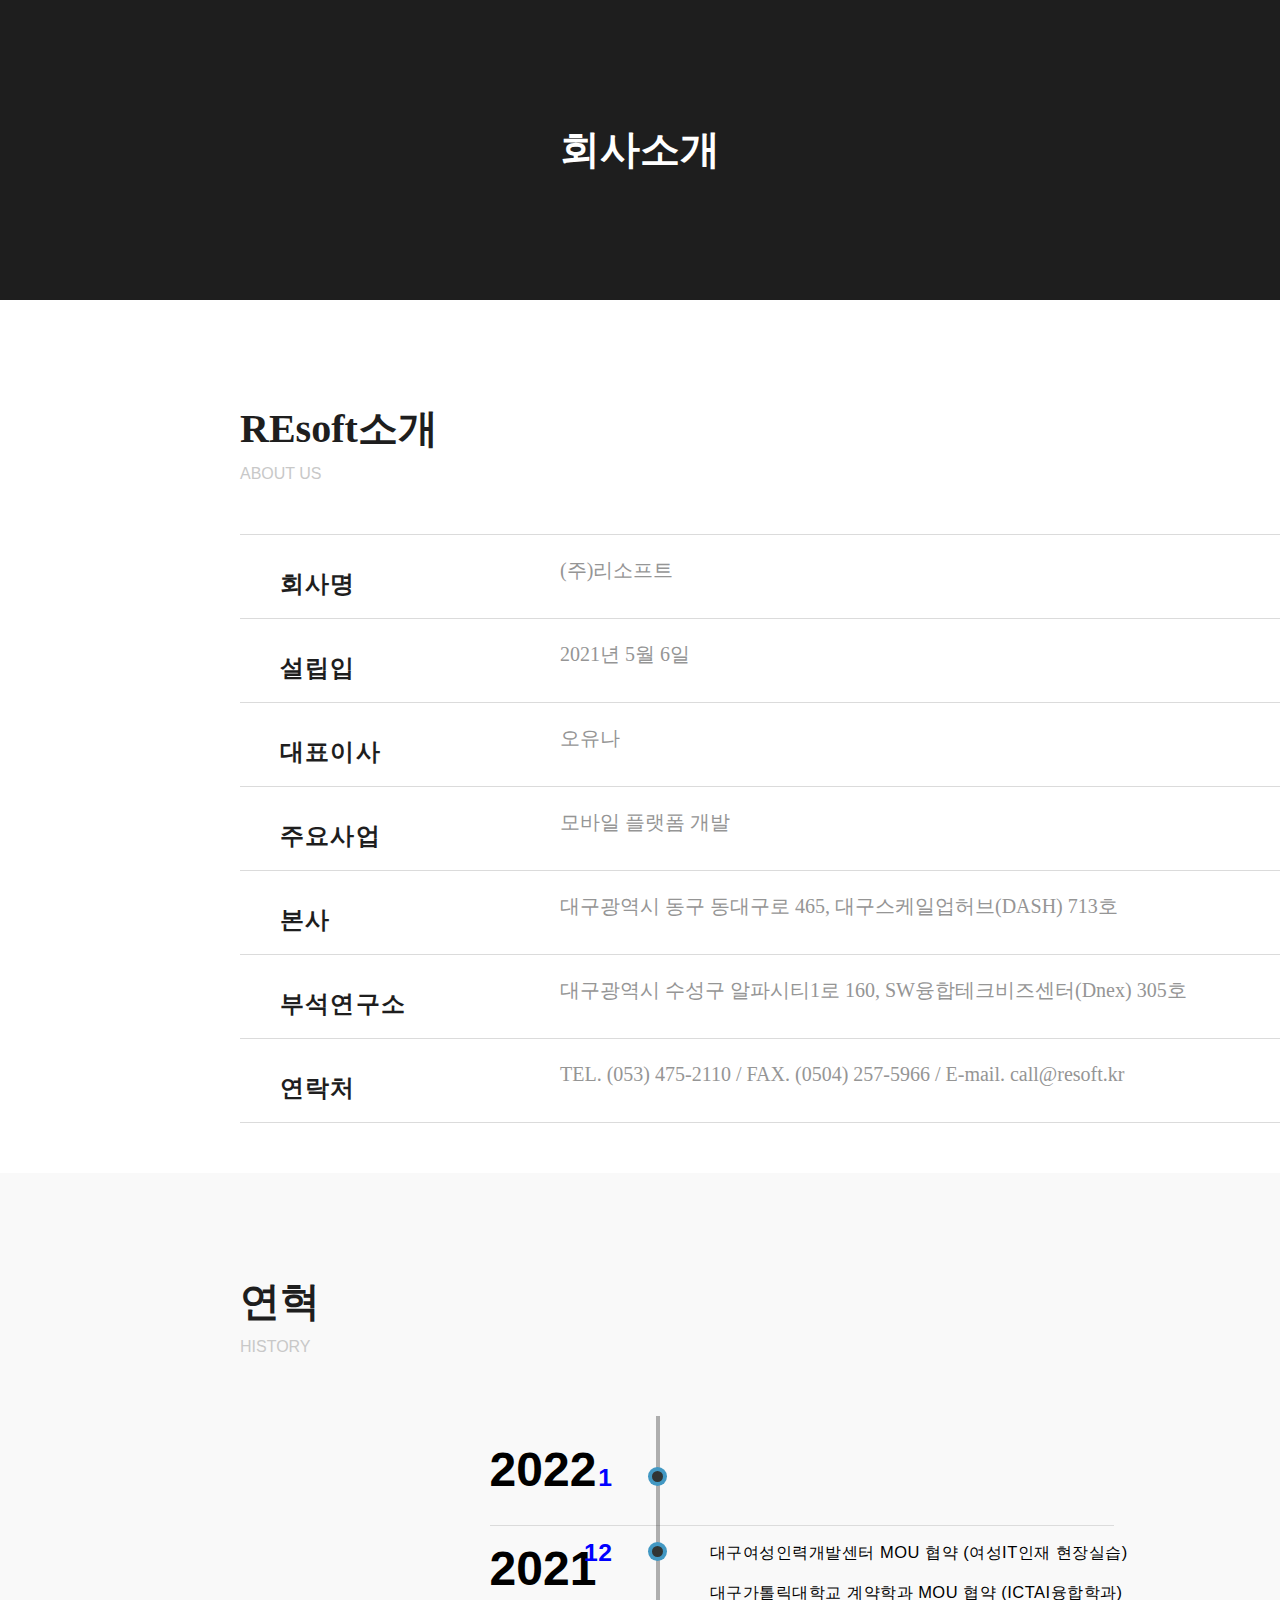
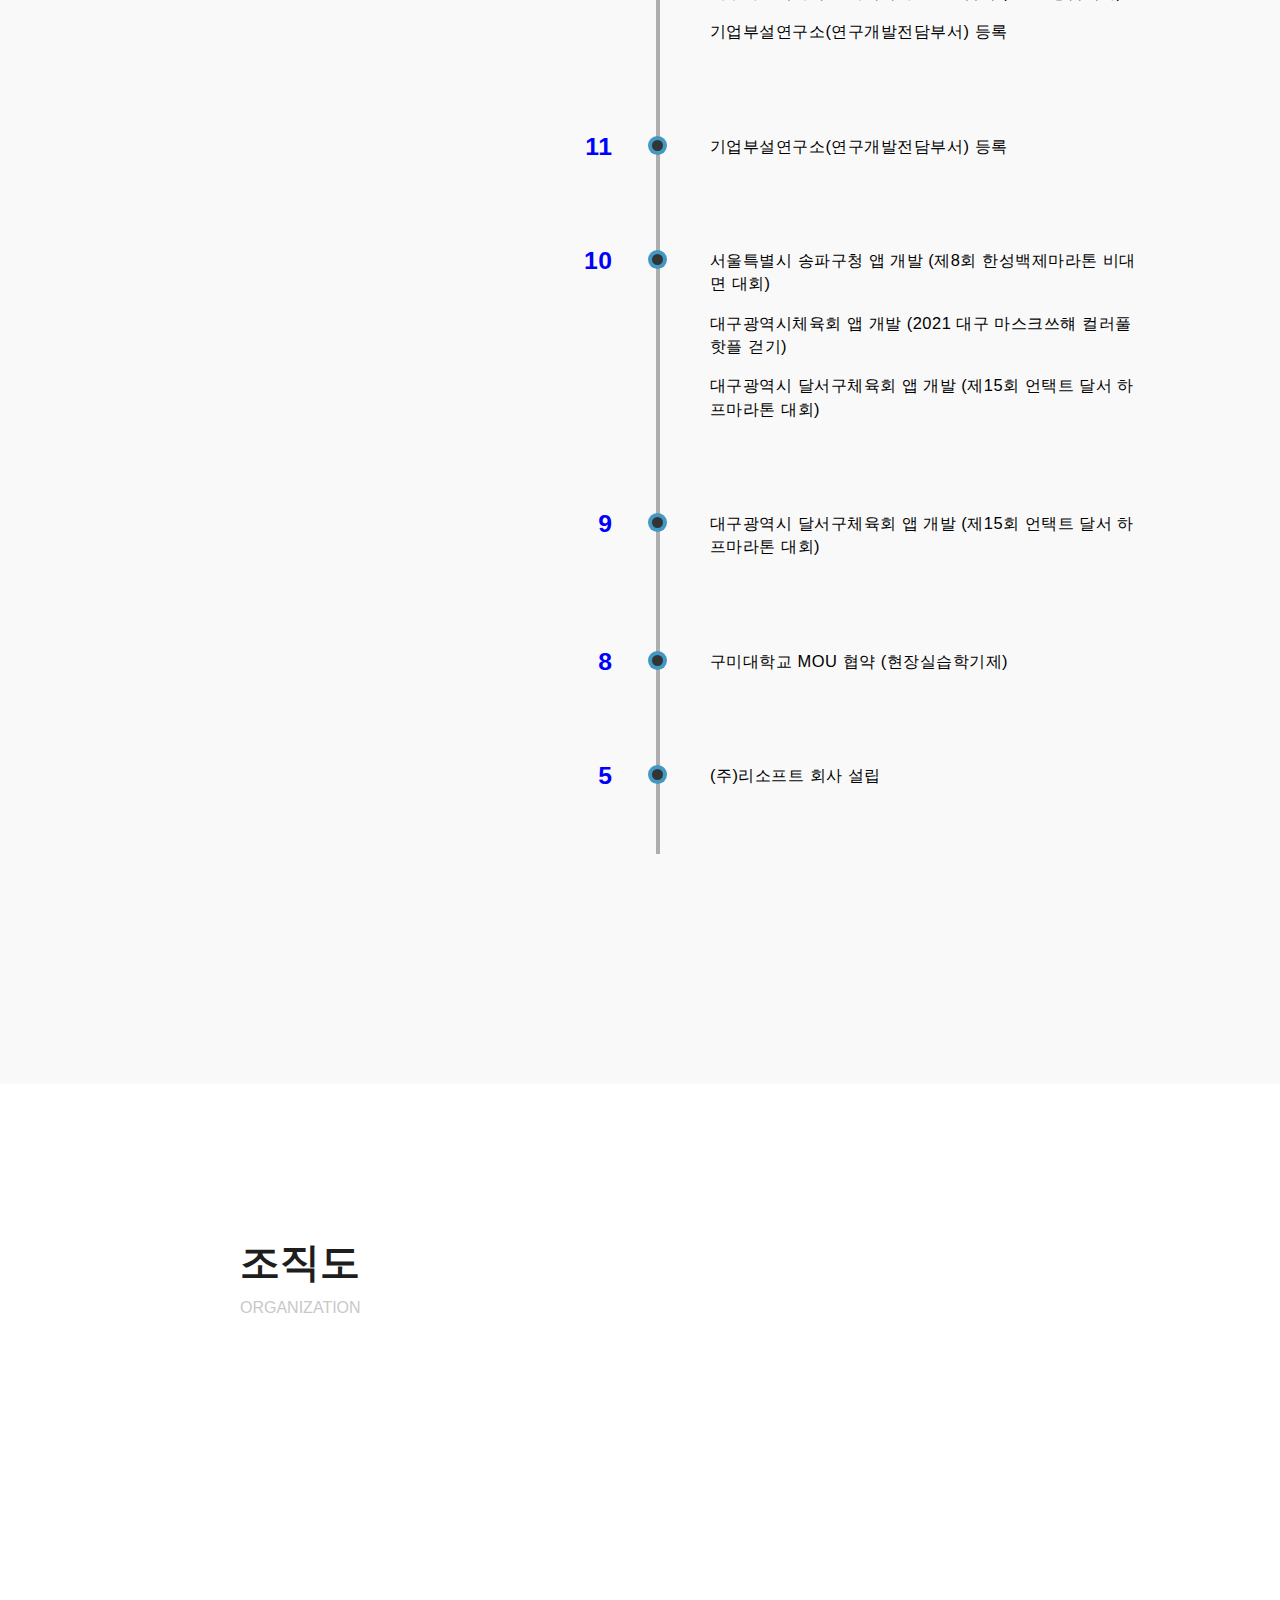
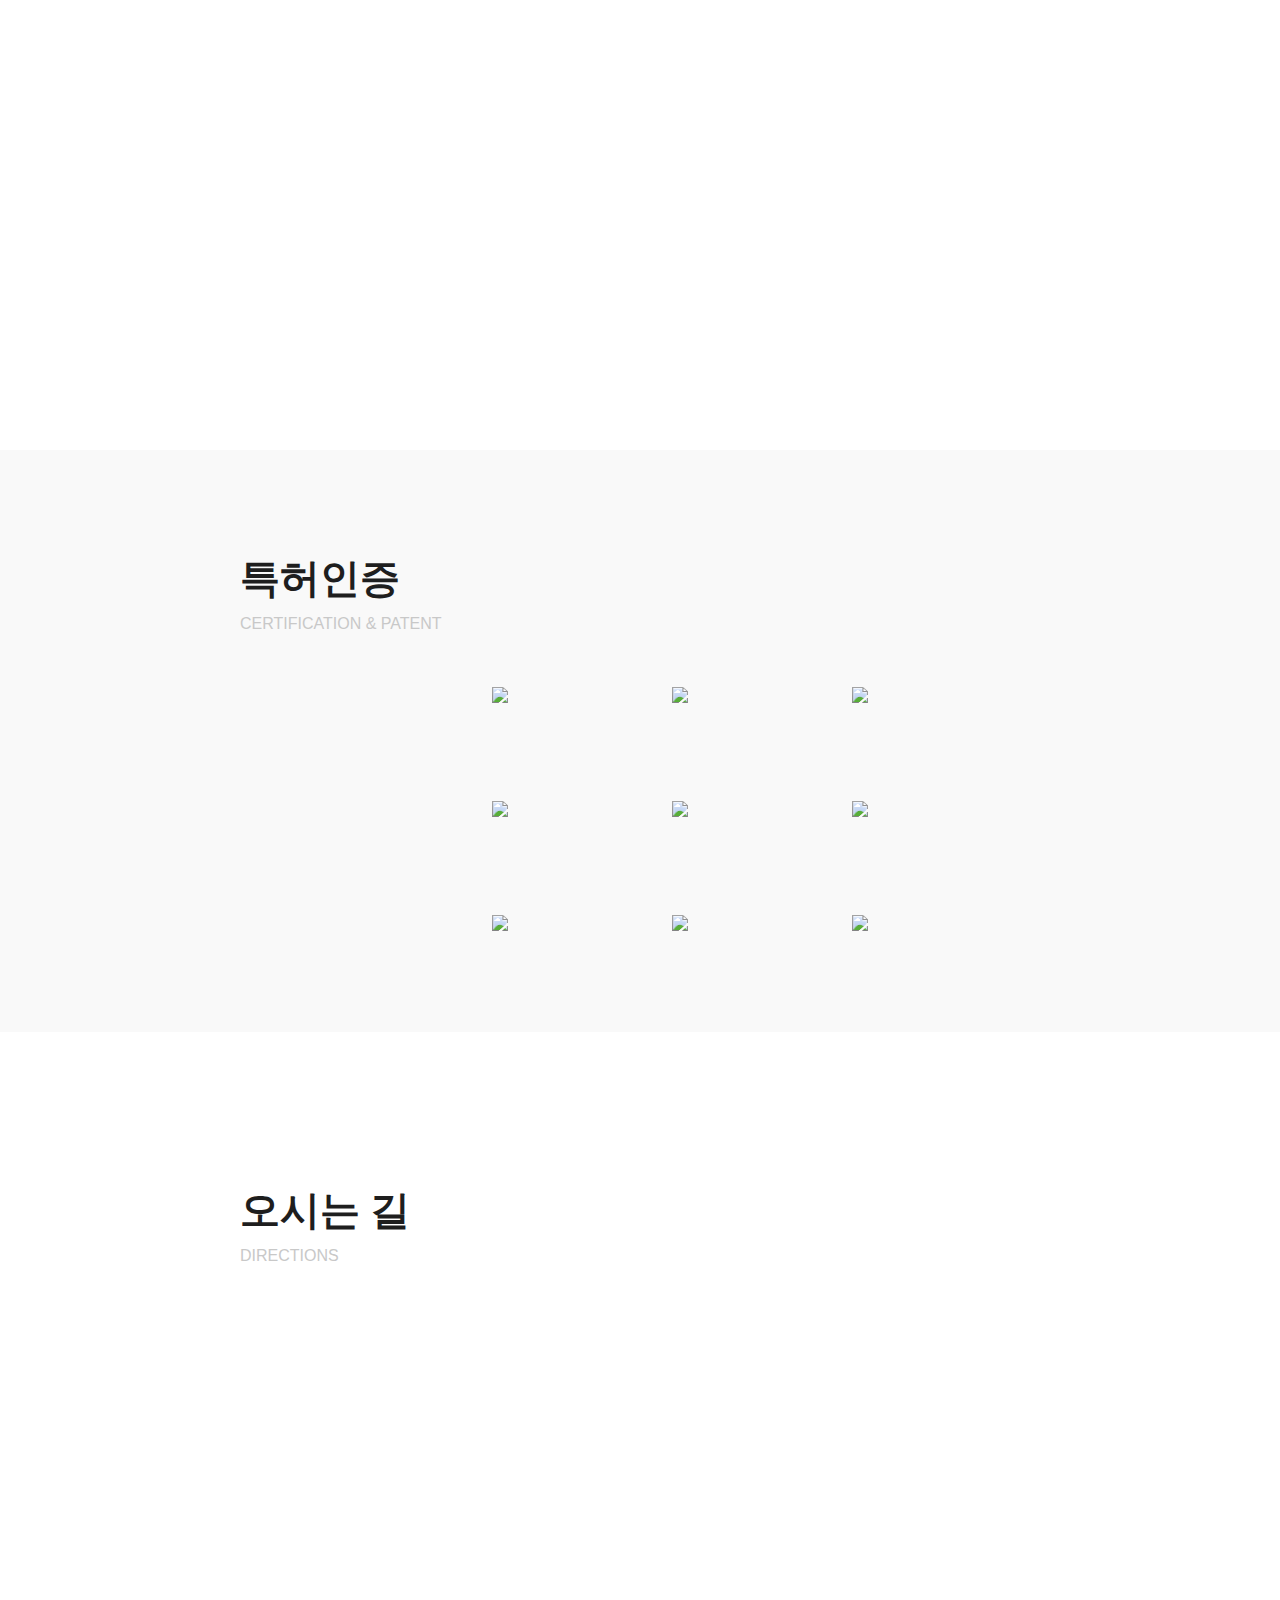
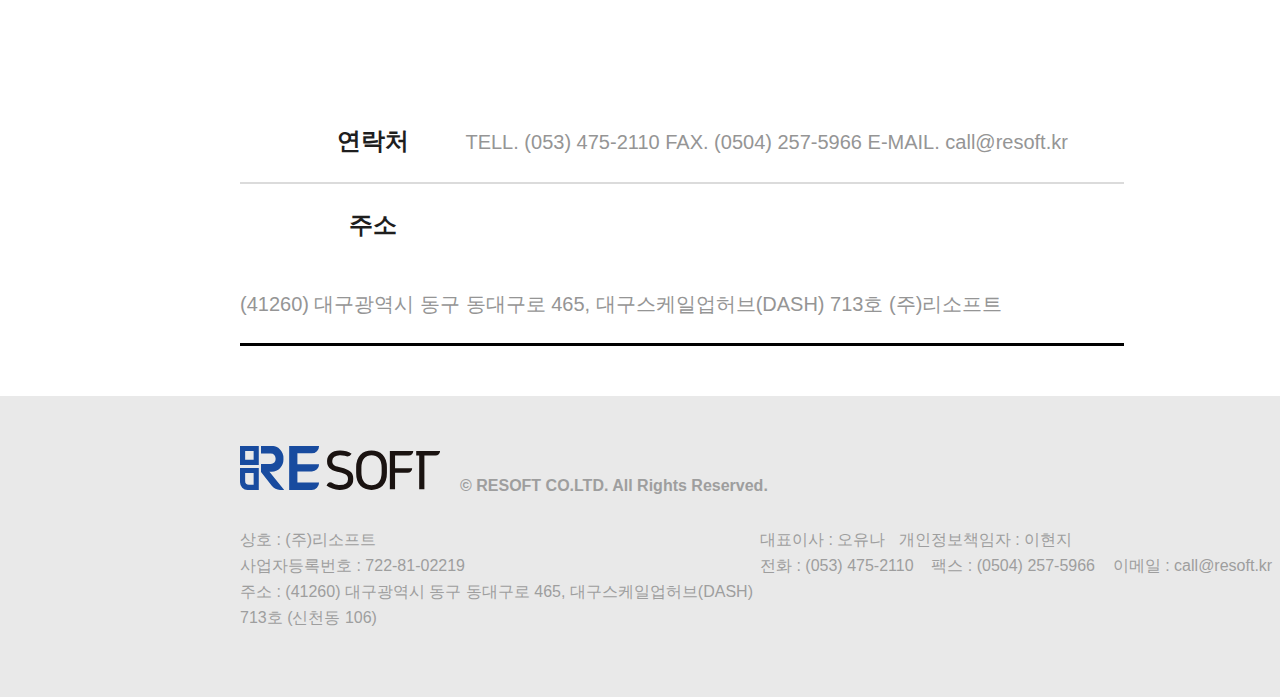
==== 02/introduce.html @ 98cf70bd "Merge pull request #11 from Ak-mong/main" ====
<!DOCTYPE html>
<html lang="en">
<head>
    <meta charset="UTF-8">
    <meta http-equiv="X-UA-Compatible" content="IE=edge">
    <meta name="viewport" content="width=device-width, initial-scale=1.0">
    <link rel="stylesheet" href="./css/introduce.css">
    <link rel="stylesheet" href="./css/footer.css">
    
    <title>회사소개</title>
    <style>
     /* div{background-color: darkgray;} */
    </style>
</head>
<body>
    <div id="header">
       <p>회사소개</p>
    </div>
    <!-- resoft 소개 -->
    <section>
        <div class="section">
        <div class="intro-title">
          <p>REsoft소개</p>
          <p>ABOUT US</p>
        </div>
        <div id="intro-info-wrap">
          <div class="intro-info">
            <p>회사명</p><p>(주)리소프트</p>
          </div>
          <div class="intro-info">
            <p>설립입</p><p>2021년 5월 6일</p>
          </div>
            <div class="intro-info">
            <p>대표이사</p><p>오유나</p>
          </div>
            <div class="intro-info">
            <p>주요사업</p><p>모바일 플랫폼 개발</p>
          </div>
            <div class="intro-info">
            <p>본사</p><p>대구광역시 동구 동대구로 465, 대구스케일업허브(DASH) 713호</p>
          </div>
            <div class="intro-info">
            <p>부석연구소</p><p>대구광역시 수성구 알파시티1로 160, SW융합테크비즈센터(Dnex) 305호</p>
          </div>
            <div class="intro-info">
            <p>연락처</p><p>TEL. (053) 475-2110 / FAX. (0504) 257-5966 / E-mail. call@resoft.kr</p>
          </div>
        </div>
    </div>
    </section>
    <!-- 연혁 -->
    <section>
        <div class="section">
        <div id="history-resoft">
        <div class="intro-title">
            <p>연혁</p>
            <p>HISTORY</p>
        </div> 
        <div id="history-wrap">
        <div><p>2022</p>
          <hr>
            <p>2021</p></div>
        <div id="history-index">
            <ul class="timeline">
              <li class="event" data-date="1">
              </li>  
              <li class="event" data-date="12">            
                <p>대구여성인력개발센터 MOU 협약 (여성IT인재 현장실습)</p>
                <p>대구가톨릭대학교 계약학과 MOU 협약 (ICTAI융합학과)</p>
                <p>기업부설연구소(연구개발전담부서) 등록</p>
              </li>
              <li class="event" data-date="11">            
                <p>기업부설연구소(연구개발전담부서) 등록</p>    
              </li>
              <li class="event" data-date="10">            
                <p>서울특별시 송파구청 앱 개발 (제8회 한성백제마라톤 비대면 대회)</p>    
                <p>대구광역시체육회 앱 개발 (2021 대구 마스크쓰햬 컬러풀 핫플 걷기)</p>    
                <p>대구광역시 달서구체육회 앱 개발 (제15회 언택트 달서 하프마라톤 대회)</p>    
              </li>
              <li class="event" data-date="9">            
                <p>대구광역시 달서구체육회 앱 개발 (제15회 언택트 달서 하프마라톤 대회)</p>    
              </li>
              <li class="event" data-date="8">            
                <p>구미대학교 MOU 협약 (현장실습학기제)</p>    
              </li>
              <li class="event" data-date="5">            
                <p>(주)리소프트 회사 설립</p>    
              </li>
            </ul>
        </div>
        </div>
          </div>
        </div>
    </section>
    <!-- 조직도 -->
    <section>
      <!-- <div class="section">
        <div class="intro-title">
          <p>조직도</p>
          <p>ORGANIZATION</p>
        </div>
        <div id="organiz"><img></div>
    </div> -->
    <details class="section" open>
      <summary class="intro-title">
        <p>조직도</p>
        <p>ORGANIZATION</p>
      </summary>
      <div id="organiz"></div>
    </details>
    </section>
    <!-- 특허인증 -->
    <section>
    <div class="section">
    <div class="intro-title">
        <p>특허인증</p>
        <p>CERTIFICATION&nbsp;&&nbsp;PATENT</p>
    </div>
    <div id="certifi-table">
    <table id="certifi3x3">
      <tr>
        <td><img src="./img/certification.png"></td>
        <td><img src="./img/certification.png"></td>
        <td><img src="./img/certification.png"></td>
      </tr>
      <tr>
        <td><img src="./img/certification.png"></td>
        <td><img src="./img/certification.png"></td>
        <td><img src="./img/certification.png"></td>
      </tr>
      <tr>
        <td><img src="./img/certification.png"></td>
        <td><img src="./img/certification.png"></td>
        <td><img src="./img/certification.png"></td>
      </tr>
    </table>
    <table id="certifi2x3">
      <tr>
        <td><img src="./img/certification.png"></td>
        <td><img src="./img/certification.png"></td>
      </tr>
      <tr>
        <td><img src="./img/certification.png"></td>
        <td><img src="./img/certification.png"></td>   
      </tr>
      <tr>
        <td><img src="./img/certification.png"></td>
        <td><img src="./img/certification.png"></td>  
      </tr>
    </table>
  </div>
</div>
    </section>
        
<!-- 오시는길 -->
    <section>
    <div class="section">
      <div class="intro-title">
      <p>오시는 길</p>
      <p>DIRECTIONS</p>
      </div>
      <div id="map-wrap">
        <div id="map"></div>
        <div id="map-info-wrap">
           <div class="map-info">
                <p>연락처</p>
                <p>TELL. (053) 475-2110 FAX. (0504) 257-5966 E-MAIL. call@resoft.kr</p>
           </div>
           <div class="map-info">
                <p>주소</p>
                <p>(41260) 대구광역시 동구 동대구로 465, 대구스케일업허브(DASH) 713호 (주)리소프트</p>
           </div>
       </div>
      </div>
    </div>
</div>
    </section>
    <footer>
      <div id="footer">
          <div class="footer-logo">
              <img src="./img/footer-logo.svg" alt="footer-logo"><p>© RESOFT CO.LTD. All Rights Reserved.</p>  
          </div>
          <div class="footer-wrap">
              <!-- <p class="footer-add">© RESOFT CO.LTD. All Rights Reserved.</p>   -->
              <p>
                  <span>상호 : (주)리소프트</span>
                  <br>
                  <span>사업자등록번호 : 722-81-02219</span>
                  <br>
                  <span>주소 : (41260) 대구광역시 동구 동대구로 465, 대구스케일업허브(DASH) 713호 (신천동 106)</span>
              </p>
              <p>
                  <span>대표이사 : 오유나</span>&nbsp;&nbsp;
                  <span>개인정보책임자 : 이현지</span>
                  <br/>
                  <span>전화 : (053) 475-2110</span>&nbsp;&nbsp;&nbsp; 
                  <span>팩스 : (0504) 257-5966</span>&nbsp;&nbsp;&nbsp;
                  <span>이메일 : call@resoft.kr</span>
              </p>
          </div>
      </div>
  </footer>
  <script type="text/javascript" 
  src="https://dapi.kakao.com/v2/maps/sdk.js?appkey=ac540a5e75f65b1bdd006f2e7c030b96"></script> 

  
   <!-- map.js 적용 -->
<script src="./js/map.js"></script> 
</body>
</html>
---- 02/css/introduce.css ----
:root {
    /* Colors: */
    --unnamed-color-000000: #000000;
    --unnamed-color-aeaeae: #AEAEAE;
    
    /* Font/text values */
    --unnamed-font-family-noto-sans-kr: Noto Sans KR;
    --unnamed-font-style-normal: normal;
    --unnamed-font-weight-normal: normal;
    --unnamed-font-weight-bold: bold;
    --unnamed-font-size-30: 30px;
    --unnamed-font-size-50: 50px;
    --unnamed-character-spacing-0: 0px;
    --unnamed-line-spacing-44: 44px;
    --unnamed-line-spacing-72: 72px;
    }
    
    /* Character Styles */
    .unnamed-character-style-1 {
    font-family: var(--unnamed-font-family-noto-sans-kr);
    font-style: var(--unnamed-font-style-normal);
    font-weight: var(--unnamed-font-weight-bold);
    font-size: var(--unnamed-font-size-50);
    line-height: var(--unnamed-line-spacing-72);
    letter-spacing: var(--unnamed-character-spacing-0);
    color: var(--unnamed-color-aeaeae);
    }
    .unnamed-character-style-2 {
    font-family: var(--unnamed-font-family-noto-sans-kr);
    font-style: var(--unnamed-font-style-normal);
    font-weight: var(--unnamed-font-weight-bold);
    font-size: var(--unnamed-font-size-50);
    line-height: var(--unnamed-line-spacing-72);
    letter-spacing: var(--unnamed-character-spacing-0);
    color: var(--unnamed-color-000000);
    }
    .unnamed-character-style-3 {
    font-family: var(--unnamed-font-family-noto-sans-kr);
    font-style: var(--unnamed-font-style-normal);
    font-weight: var(--unnamed-font-weight-normal);
    font-size: var(--unnamed-font-size-30);
    line-height: var(--unnamed-line-spacing-44);
    letter-spacing: var(--unnamed-character-spacing-0);
    color: var(--unnamed-color-000000);
    }
    .unnamed-character-style-4 {
    font-family: var(--unnamed-font-family-noto-sans-kr);
    font-style: var(--unnamed-font-style-normal);
    font-weight: var(--unnamed-font-weight-bold);
    font-size: var(--unnamed-font-size-30);
    line-height: var(--unnamed-line-spacing-44);
    letter-spacing: var(--unnamed-character-spacing-0);
    color: var(--unnamed-color-000000);
    }
body{
    width: 100%;
    margin: 0;
    padding: 0;
    max-width: 100%;
    overflow-x:hidden;
    position:relative;
    display: block;
    font-family: 'Noto Sans KR', sans-serif;   
}
ul li{
    list-style: none;
}
details{
  list-style-type: none;
}
summary {
  outline: none;
  display:block;
}
summary::-webkit-details-marker {
  display: none
} */

summary::-moz-list-bullet {
 list-style-type: none;
}
/* div{
    background-color: blueviolet; 
     border: 1px solid red;
}*/

section:nth-of-type(even){
    background: rgba(249, 249, 249, 1) 0% 0% no-repeat padding-box;
}
section{
    padding: 100px 0 0 240px;
    margin-bottom: 50px;  
}
#header{ 
    width:100%; 
    height: 300px; 
    top:80px; 
    left:0px;
    background: rgba(30, 30, 30, 1) 0% 0% no-repeat padding-box;
    /* opacity: 0.3; */
    background-image: url(../img/square64.png);
    display:flex;
    flex-wrap: nowrap;
    justify-content:center;
    align-items: center; 
}

#header p{
    position: inherit;
    font: var(--unnamed-font-style-normal) normal var(--unnamed-font-weight-bold) 40px/58px var(--unnamed-font-family-noto-sans-kr);
    letter-spacing: var(--unnamed-character-spacing-0);
    text-align: center;
    font: normal normal bold 40px/58px Noto Sans KR;
    letter-spacing: 0px;
    color: rgba(255, 255, 255, 1);
    top: 201px;
    left: 886px;
    /* width: 148px; */
    height: 58px;
    
}
.intro-title{
    width: 211px;
    height: 84px;
    line-height: 0; 
}
.intro-title p:first-child{
    height: 58px;
    font: var(--unnamed-font-style-normal) normal var(--unnamed-font-weight-bold) 40px/58px var(--unnamed-font-family-noto-sans-kr);
    letter-spacing: var(--unnamed-character-spacing-0);
    text-align: left;
    font: normal normal bold 40px/58px Noto Sans KR;
    letter-spacing: 0px;
    color: rgba(30, 30, 30, 1);
    margin:0;
    padding:0;
}
.intro-title p:last-child{
    width: 89px;
    height: 26px;
    font: var(--unnamed-font-style-normal) normal medium 18px/26px var(--unnamed-font-family-noto-sans-kr);
    letter-spacing: var(--unnamed-character-spacing-0);
    text-align: left;
    font: normal normal medium 18px/26px Noto Sans KR;
    letter-spacing: 0px;
    color: rgba(200, 200, 200, 1);
}
/* #intro-info-wrap{
    
} */
.intro-info:first-child{
    border-top: 1px solid rgba(219, 219, 219, 1);
    margin-top: 50px;
    /* padding-top:20px; */
}
.intro-info{ 
    border-bottom: 1px solid rgba(219, 219, 219, 1);
    display:flex;
    position:relative;
}
.intro-info p:first-child{
    /* width:69px; */
    height: 35px;
    font: normal normal bold 24px/50px Noto Sans KR;
    letter-spacing: 1.2px;
    color: rgba(30, 30, 30, 1);
}
.intro-info p:last-child{
    position:absolute;
    left: 280px;
    height:29px;
    font: normal normal normal 20px/30px Noto Sans KR;
    letter-spacing: 0px;
    color: rgba(149, 149, 149, 1);
}
.intro-info p{
    padding:0 50px 0 40px;
}
/* 연혁 */
#history-resoft {
    width:60%;
  }
  #history-wrap{
    position:relative;
    top:50%;
    left:40%;
  }
  #history-wrap hr{
    width:100%;
    border : 0px;
    border-top: 1.5px solid #DBDBDB;
    margin-top: -20px;
    margin-bottom: -20px;
   }
  #history-wrap > div:first-of-type{
    padding-top: 50px;
  }
  #history-wrap > div > p{
    font-weight: bold;
    font-size: 3rem;
    margin-top:35px;
  }
  #history-index{
    top: -230px;
    left: 20%;
    position:relative;
  }
  /* Timeline */
  .timeline {
    display:block;
    border-left: 4px solid rgba(0, 0, 0, 0.3);
    border-bottom-right-radius: 4px;
    border-top-right-radius: 4px;
    background: rgba(255, 255, 255, 0.03);
    color: black;
    margin: 50px auto;
    letter-spacing: 0.5px;
    position: relative;
    line-height: 1.4em;
    font-size: 1.03em;
    padding: 50px;
    list-style: none;
    text-align: left;
    font-weight: 100;
    max-width: 70%;
  }
  
  .timeline .event {
    /* border-bottom: 1px dashed blue rgba(255, 255, 255, 0.1); */
    padding-bottom: 25px;
    margin-bottom: 50px;
    position: relative;
  }
  .timeline .event:last-of-type {
    padding-bottom: 0;
    margin-bottom: 0;
    border: none;
  }
 
  .timeline .event:before,
  .timeline .event:after {
    position: absolute;
    display: block;
    top: 0;
  }
  .timeline .event:before {
    left: -217.5px;
    color: blue;
    content: attr(data-date);
    text-align: right;
    font-weight: 700;
    font-size: 1.5em;
    min-width: 120px;
  }
  .timeline .event:after {
    box-shadow: 0 0 0 4px #4298c3;
    left: -57.85px;
    background: #313534;
    border-radius: 50%;
    height: 11px;
    width: 11px;
    content: "";
    top: 5px;
  }
 /*조직도*/
 #organiz{
  background: url(../img/org1440.svg) no-repeat center/80%;
  height:632px;
  margin-top: 50px;
 }
 /*특허*/
 #certifi-table{
  margin-top:50px;
 }
 #certifi-table table{
  display: flex;
  justify-content: center;
 }
 #certifi-table table tr td img{
  margin: 0 160px 90px 0;
 }
 #certifi2x3{
  visibility:collapse;
 }
 /*오시는 길*/
 #map-wrap{
  margin:0;
  padding:0;
  width:100%;
  margin-top: 50px;
 }
 #map{
  width: 90%;
  height:30vw;
  max-width:1400px;
  position: relative;
  overflow: hidden;
  background: url(http://t1.daumcdn.net/mapjsapi/images/2x/bg_tile.png);
  background-size: cover;
  background-repeat: no-repeat;
}
#map-info-wrap{

}
.map-info{
  border-bottom:2px solid #DBDBDB;
  width:85%;
  max-width:1400px;
}
.map-info:last-of-type{
  border-bottom: 3px solid black;
}
.map-info p{
  display: inline-block;
  margin:25px 0 25px 0;
}
.map-info p:first-child{
  width: 20%;
  margin-left:5%;
  text-align: center;
  font-size: 24px;
  font-weight: bold;
  color: #1E1E1E;
}
.map-info p:last-child{
  font-size: 20px;
  color: #959595;
}
---- 02/css/footer.css ----
footer{
    background-color: #E9E9E9;
}
#footer{
    margin-left: 240px;
    padding:50px 0 50px 0;
}
.footer-logo p{
    display:inline-block;
    margin-left: 20px;
    color: #9E9E9E;
    font-weight: bold;
}
.footer-wrap{
    display:flex;
    font-size: 16px;
    line-height: 26px;
    color: #9E9E9E;
}
.footer-wrap p{
    width:50%;
}
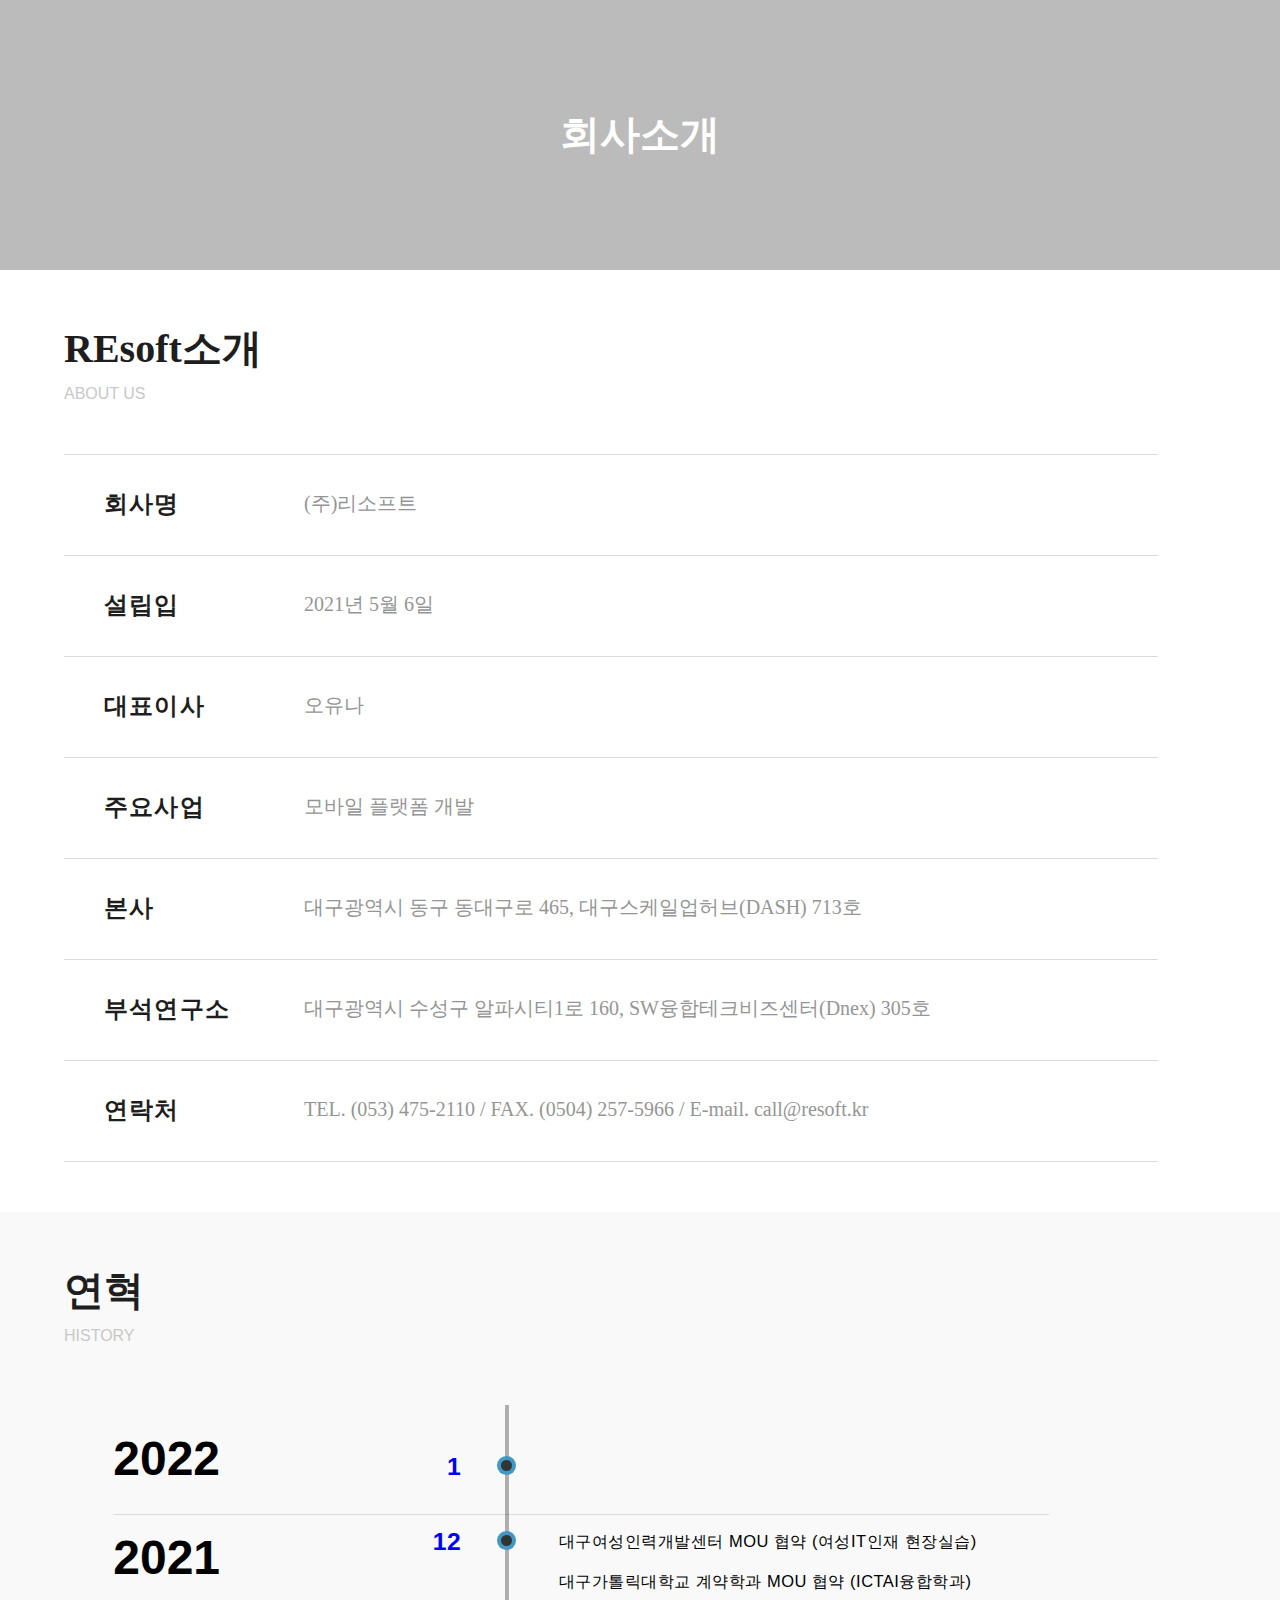
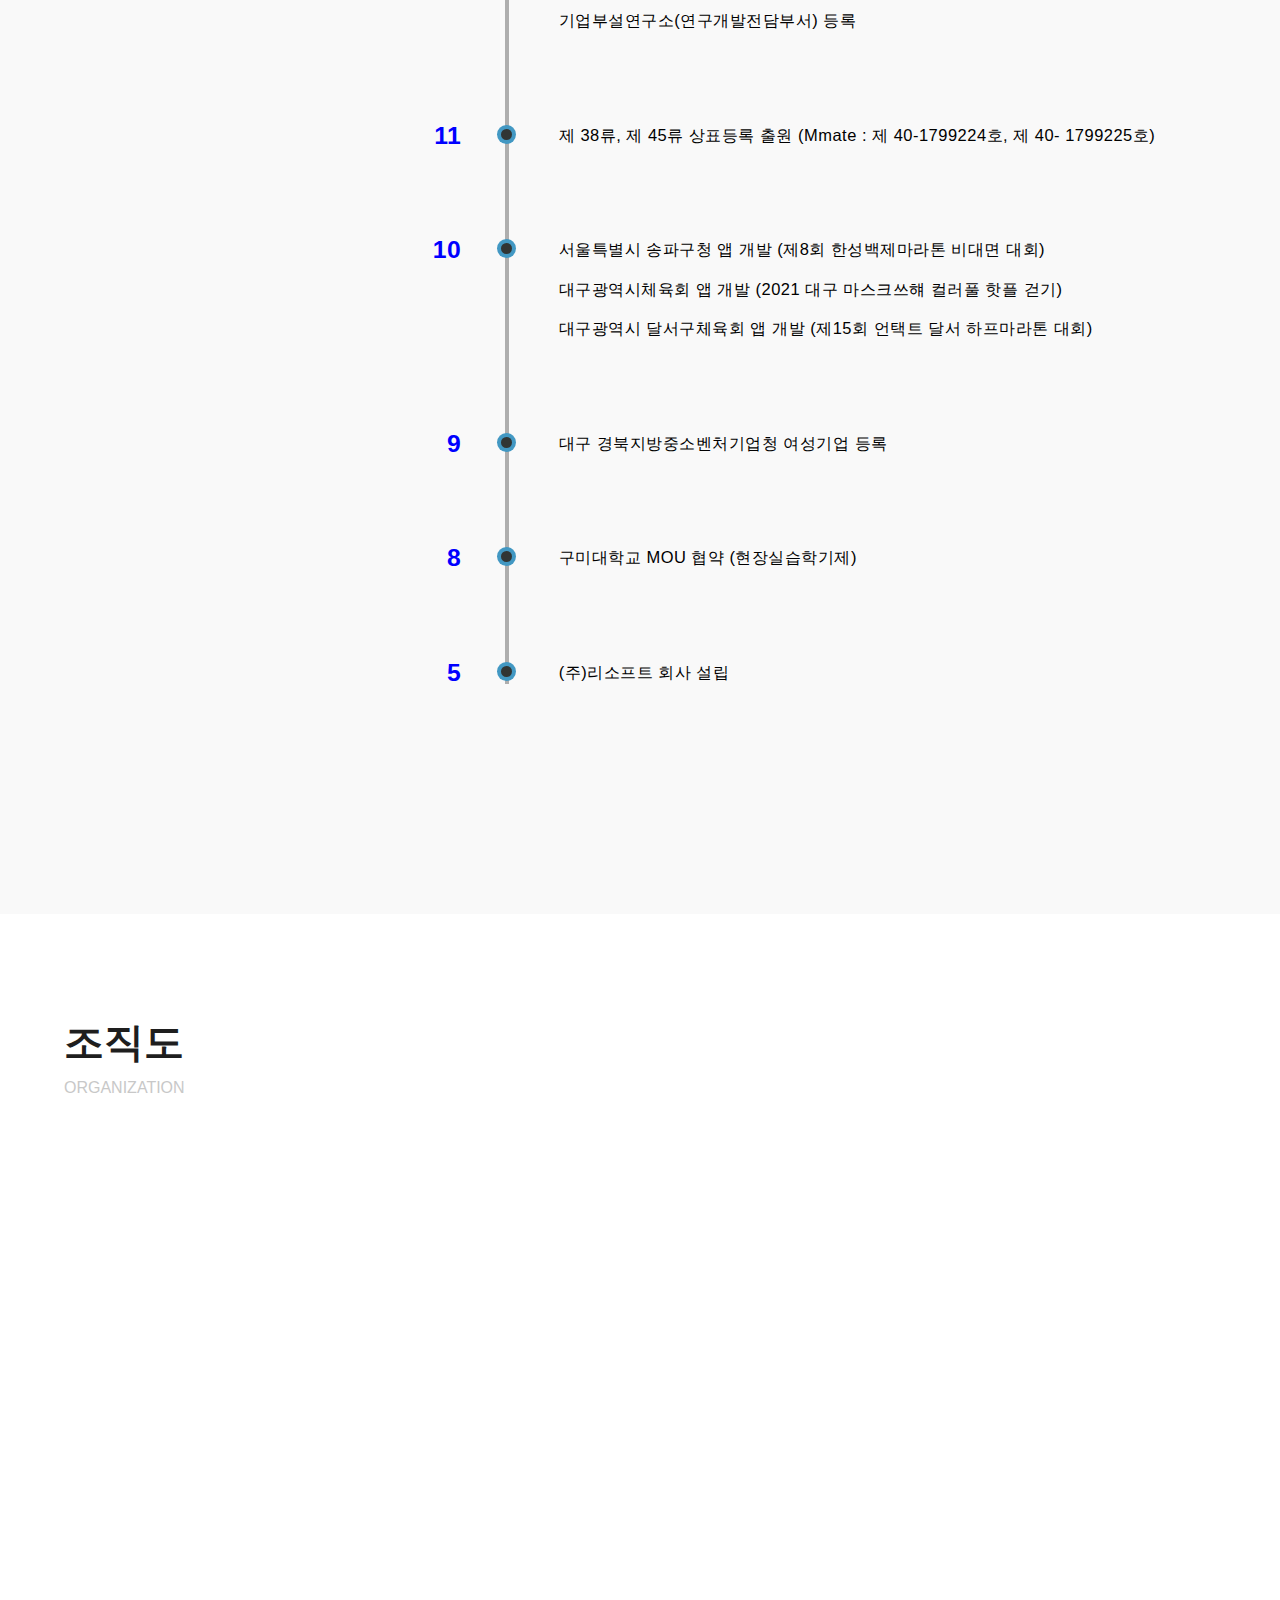
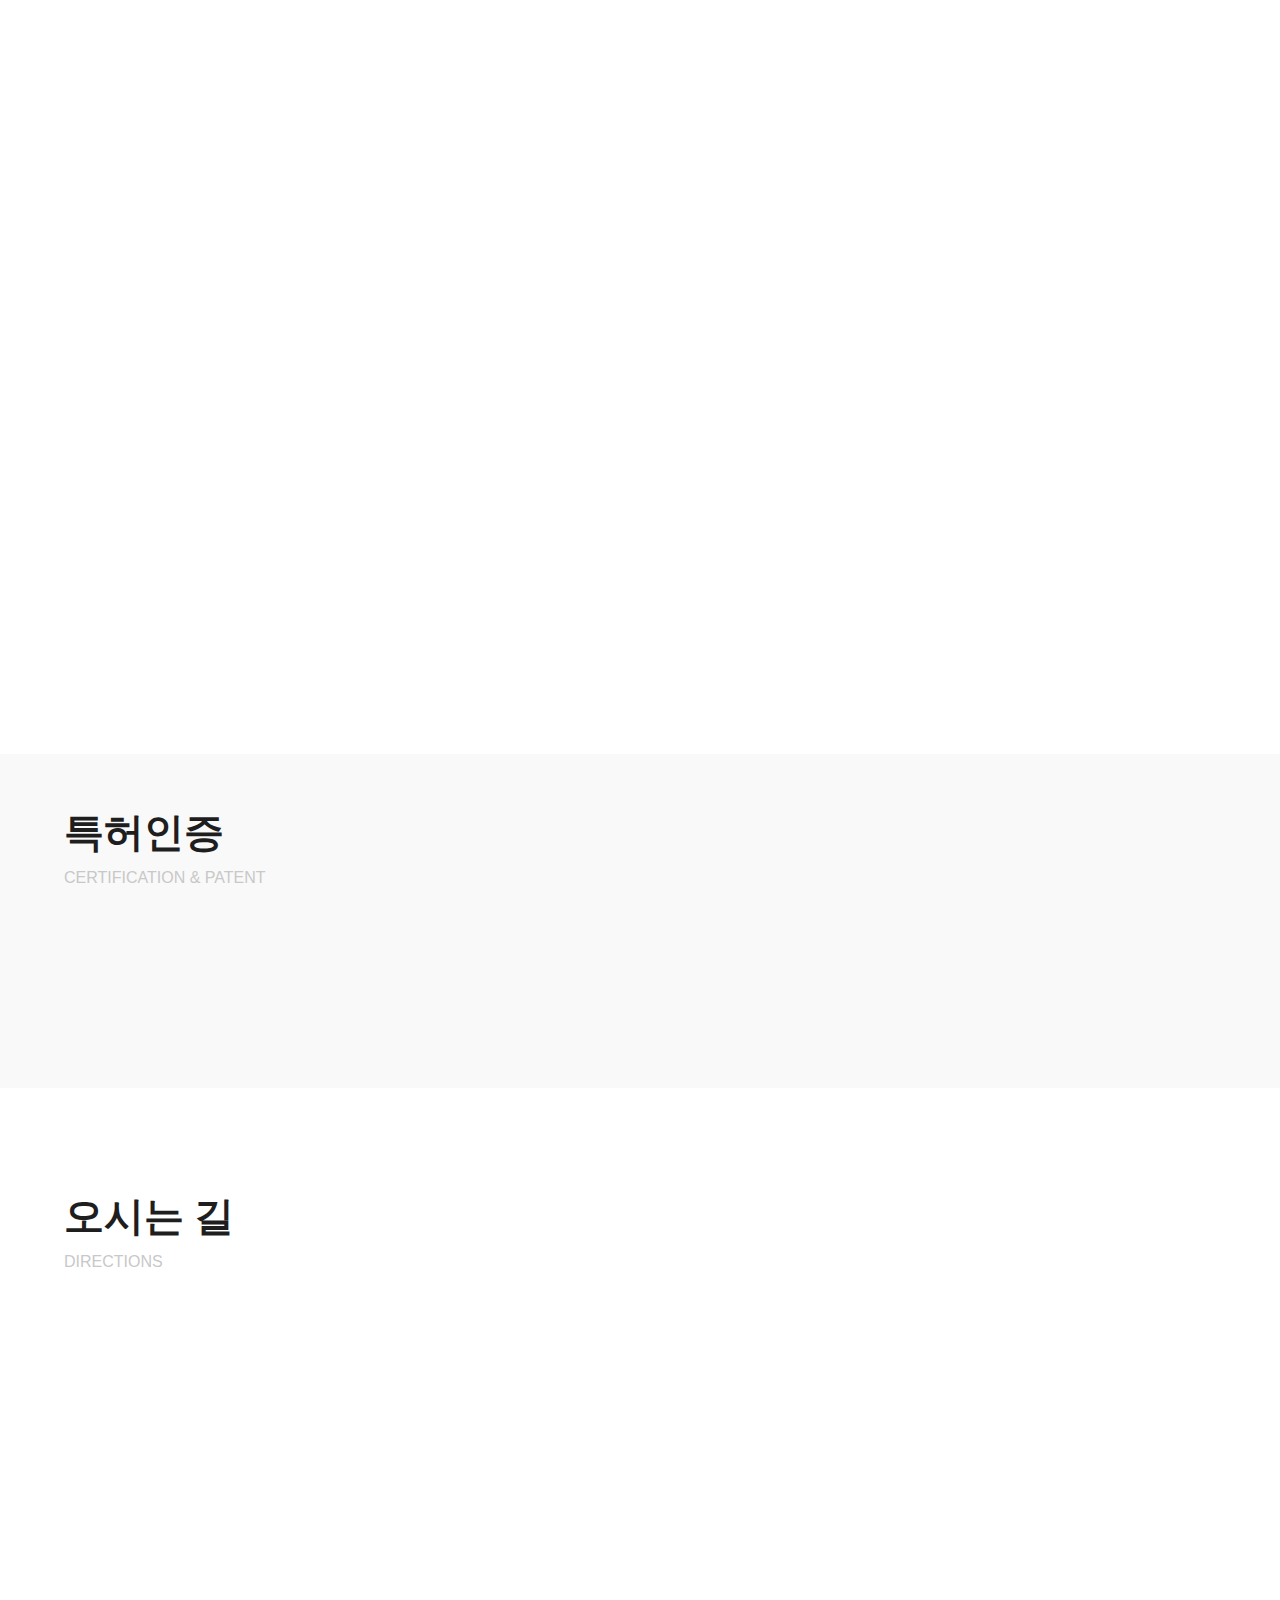
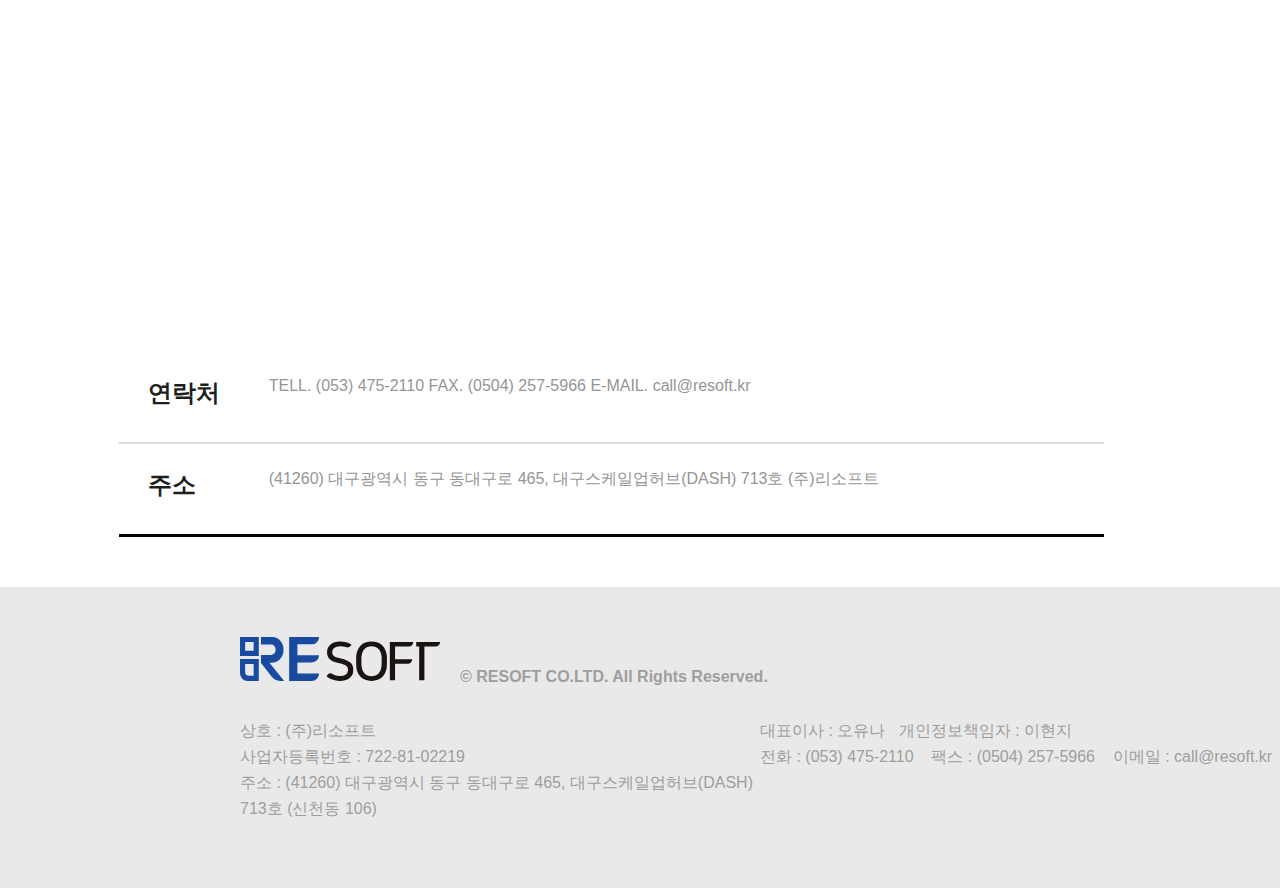
==== commit 73ed8f1b: "upload files" ====
--- a/02/introduce.html
+++ b/02/introduce.html
@@ -13,6 +13,7 @@
     </style>
 </head>
 <body>
+  <div id="container">
     <div id="header">
        <p>회사소개</p>
     </div>
@@ -70,7 +71,7 @@
                 <p>기업부설연구소(연구개발전담부서) 등록</p>
               </li>
               <li class="event" data-date="11">            
-                <p>기업부설연구소(연구개발전담부서) 등록</p>    
+                <p>제 38류, 제 45류 상표등록 출원 (Mmate : 제 40-1799224호, 제 40- 1799225호)</p>    
               </li>
               <li class="event" data-date="10">            
                 <p>서울특별시 송파구청 앱 개발 (제8회 한성백제마라톤 비대면 대회)</p>    
@@ -78,7 +79,7 @@
                 <p>대구광역시 달서구체육회 앱 개발 (제15회 언택트 달서 하프마라톤 대회)</p>    
               </li>
               <li class="event" data-date="9">            
-                <p>대구광역시 달서구체육회 앱 개발 (제15회 언택트 달서 하프마라톤 대회)</p>    
+                <p>대구 경북지방중소벤처기업청 여성기업 등록</p>    
               </li>
               <li class="event" data-date="8">            
                 <p>구미대학교 MOU 협약 (현장실습학기제)</p>    
@@ -116,38 +117,16 @@
         <p>특허인증</p>
         <p>CERTIFICATION&nbsp;&&nbsp;PATENT</p>
     </div>
-    <div id="certifi-table">
-    <table id="certifi3x3">
-      <tr>
-        <td><img src="./img/certification.png"></td>
-        <td><img src="./img/certification.png"></td>
-        <td><img src="./img/certification.png"></td>
-      </tr>
-      <tr>
-        <td><img src="./img/certification.png"></td>
-        <td><img src="./img/certification.png"></td>
-        <td><img src="./img/certification.png"></td>
-      </tr>
-      <tr>
-        <td><img src="./img/certification.png"></td>
-        <td><img src="./img/certification.png"></td>
-        <td><img src="./img/certification.png"></td>
-      </tr>
-    </table>
-    <table id="certifi2x3">
-      <tr>
-        <td><img src="./img/certification.png"></td>
-        <td><img src="./img/certification.png"></td>
-      </tr>
-      <tr>
-        <td><img src="./img/certification.png"></td>
-        <td><img src="./img/certification.png"></td>   
-      </tr>
-      <tr>
-        <td><img src="./img/certification.png"></td>
-        <td><img src="./img/certification.png"></td>  
-      </tr>
-    </table>
+    <div class="grid-image">
+      <img src="./img/certification.png" alt="">
+    <img src="./img/certification.png" alt="">
+    <img src="./img/certification.png" alt="">
+    <img src="./img/certification.png" alt="">
+    <img src="./img/certification.png" alt="">
+    <img src="./img/certification.png" alt="">
+    <img src="./img/certification.png" alt="">
+    <img src="./img/certification.png" alt="">
+    <img src="./img/certification.png" alt="">
   </div>
 </div>
     </section>
@@ -173,7 +152,6 @@
        </div>
       </div>
     </div>
-</div>
     </section>
     <footer>
       <div id="footer">
@@ -200,6 +178,7 @@
           </div>
       </div>
   </footer>
+</div>
   <script type="text/javascript" 
   src="https://dapi.kakao.com/v2/maps/sdk.js?appkey=ac540a5e75f65b1bdd006f2e7c030b96"></script> 
 
--- a/02/css/introduce.css
+++ b/02/css/introduce.css
@@ -13,54 +13,58 @@
     --unnamed-character-spacing-0: 0px;
     --unnamed-line-spacing-44: 44px;
     --unnamed-line-spacing-72: 72px;
-    }
-    
-    /* Character Styles */
-    .unnamed-character-style-1 {
-    font-family: var(--unnamed-font-family-noto-sans-kr);
-    font-style: var(--unnamed-font-style-normal);
-    font-weight: var(--unnamed-font-weight-bold);
-    font-size: var(--unnamed-font-size-50);
-    line-height: var(--unnamed-line-spacing-72);
-    letter-spacing: var(--unnamed-character-spacing-0);
-    color: var(--unnamed-color-aeaeae);
-    }
-    .unnamed-character-style-2 {
-    font-family: var(--unnamed-font-family-noto-sans-kr);
-    font-style: var(--unnamed-font-style-normal);
-    font-weight: var(--unnamed-font-weight-bold);
-    font-size: var(--unnamed-font-size-50);
-    line-height: var(--unnamed-line-spacing-72);
-    letter-spacing: var(--unnamed-character-spacing-0);
-    color: var(--unnamed-color-000000);
-    }
-    .unnamed-character-style-3 {
-    font-family: var(--unnamed-font-family-noto-sans-kr);
-    font-style: var(--unnamed-font-style-normal);
-    font-weight: var(--unnamed-font-weight-normal);
-    font-size: var(--unnamed-font-size-30);
-    line-height: var(--unnamed-line-spacing-44);
-    letter-spacing: var(--unnamed-character-spacing-0);
-    color: var(--unnamed-color-000000);
-    }
-    .unnamed-character-style-4 {
-    font-family: var(--unnamed-font-family-noto-sans-kr);
-    font-style: var(--unnamed-font-style-normal);
-    font-weight: var(--unnamed-font-weight-bold);
-    font-size: var(--unnamed-font-size-30);
-    line-height: var(--unnamed-line-spacing-44);
-    letter-spacing: var(--unnamed-character-spacing-0);
-    color: var(--unnamed-color-000000);
-    }
+}
+
+/* Character Styles */
+.unnamed-character-style-1 {
+font-family: var(--unnamed-font-family-noto-sans-kr);
+font-style: var(--unnamed-font-style-normal);
+font-weight: var(--unnamed-font-weight-bold);
+font-size: var(--unnamed-font-size-50);
+line-height: var(--unnamed-line-spacing-72);
+letter-spacing: var(--unnamed-character-spacing-0);
+color: var(--unnamed-color-aeaeae);
+}
+.unnamed-character-style-2 {
+font-family: var(--unnamed-font-family-noto-sans-kr);
+font-style: var(--unnamed-font-style-normal);
+font-weight: var(--unnamed-font-weight-bold);
+font-size: var(--unnamed-font-size-50);
+line-height: var(--unnamed-line-spacing-72);
+letter-spacing: var(--unnamed-character-spacing-0);
+color: var(--unnamed-color-000000);
+}
+.unnamed-character-style-3 {
+font-family: var(--unnamed-font-family-noto-sans-kr);
+font-style: var(--unnamed-font-style-normal);
+font-weight: var(--unnamed-font-weight-normal);
+font-size: var(--unnamed-font-size-30);
+line-height: var(--unnamed-line-spacing-44);
+letter-spacing: var(--unnamed-character-spacing-0);
+color: var(--unnamed-color-000000);
+}
+.unnamed-character-style-4 {
+font-family: var(--unnamed-font-family-noto-sans-kr);
+font-style: var(--unnamed-font-style-normal);
+font-weight: var(--unnamed-font-weight-bold);
+font-size: var(--unnamed-font-size-30);
+line-height: var(--unnamed-line-spacing-44);
+letter-spacing: var(--unnamed-character-spacing-0);
+color: var(--unnamed-color-000000);
+}
+
 body{
-    width: 100%;
-    margin: 0;
-    padding: 0;
-    max-width: 100%;
-    overflow-x:hidden;
-    position:relative;
-    display: block;
-    font-family: 'Noto Sans KR', sans-serif;   
+  margin:0;
+  padding:0;
+  font-family: 'Noto Sans KR', sans-serif; 
+  max-width:1920px;
+}
+#container{
+  width:100%;
+  align-items: center;
+  overflow-x: hidden;
+  position:relative;
+  display: block;
 }
 ul li{
     list-style: none;
@@ -79,45 +83,34 @@
 summary::-moz-list-bullet {
  list-style-type: none;
 }
-/* div{
-    background-color: blueviolet; 
-     border: 1px solid red;
-}*/
-
 section:nth-of-type(even){
     background: rgba(249, 249, 249, 1) 0% 0% no-repeat padding-box;
 }
 section{
-    padding: 100px 0 0 240px;
+    padding: 100px 0 0 7%;
     margin-bottom: 50px;  
 }
+.section{
+  width:90%;
+}
 #header{ 
-    width:100%; 
-    height: 300px; 
-    top:80px; 
-    left:0px;
-    background: rgba(30, 30, 30, 1) 0% 0% no-repeat padding-box;
-    /* opacity: 0.3; */
-    background-image: url(../img/square64.png);
-    display:flex;
-    flex-wrap: nowrap;
-    justify-content:center;
-    align-items: center; 
+  position:relative;
+  height: 30vh; 
+  background: rgba(30, 30, 30, 0.3) 0% 0% no-repeat;
+  background-image: url('../img/square64.png') ;
+  background-size:cover;
+  background-position: center;
+  display:flex;
+  flex-wrap: nowrap;
+  justify-content:center;
+  align-items: center; 
 }
 
 #header p{
-    position: inherit;
-    font: var(--unnamed-font-style-normal) normal var(--unnamed-font-weight-bold) 40px/58px var(--unnamed-font-family-noto-sans-kr);
-    letter-spacing: var(--unnamed-character-spacing-0);
     text-align: center;
     font: normal normal bold 40px/58px Noto Sans KR;
     letter-spacing: 0px;
     color: rgba(255, 255, 255, 1);
-    top: 201px;
-    left: 886px;
-    /* width: 148px; */
-    height: 58px;
-    
 }
 .intro-title{
     width: 211px;
@@ -126,8 +119,6 @@
 }
 .intro-title p:first-child{
     height: 58px;
-    font: var(--unnamed-font-style-normal) normal var(--unnamed-font-weight-bold) 40px/58px var(--unnamed-font-family-noto-sans-kr);
-    letter-spacing: var(--unnamed-character-spacing-0);
     text-align: left;
     font: normal normal bold 40px/58px Noto Sans KR;
     letter-spacing: 0px;
@@ -138,16 +129,14 @@
 .intro-title p:last-child{
     width: 89px;
     height: 26px;
-    font: var(--unnamed-font-style-normal) normal medium 18px/26px var(--unnamed-font-family-noto-sans-kr);
-    letter-spacing: var(--unnamed-character-spacing-0);
     text-align: left;
     font: normal normal medium 18px/26px Noto Sans KR;
     letter-spacing: 0px;
     color: rgba(200, 200, 200, 1);
 }
-/* #intro-info-wrap{
-    
-} */
+#intro-info-wrap{
+  position:relative;
+}
 .intro-info:first-child{
     border-top: 1px solid rgba(219, 219, 219, 1);
     margin-top: 50px;
@@ -155,35 +144,37 @@
 }
 .intro-info{ 
     border-bottom: 1px solid rgba(219, 219, 219, 1);
+    position:relative;
     display:flex;
-    position:relative;
+    height:100px;
+}
+.intro-info p{
+  padding:0 50px 0 40px;
+  align-items: center;  
 }
 .intro-info p:first-child{
-    /* width:69px; */
+    position: absolute;
+    left:0;
     height: 35px;
     font: normal normal bold 24px/50px Noto Sans KR;
     letter-spacing: 1.2px;
     color: rgba(30, 30, 30, 1);
 }
 .intro-info p:last-child{
-    position:absolute;
-    left: 280px;
+    position: absolute;
+    left: 20%;
+    transform:  translateY(50%);
     height:29px;
     font: normal normal normal 20px/30px Noto Sans KR;
     letter-spacing: 0px;
     color: rgba(149, 149, 149, 1);
 }
-.intro-info p{
-    padding:0 50px 0 40px;
-}
 /* 연혁 */
 #history-resoft {
-    width:60%;
+    width:90%;
   }
   #history-wrap{
     position:relative;
-    top:50%;
-    left:40%;
   }
   #history-wrap hr{
     width:100%;
@@ -194,6 +185,7 @@
    }
   #history-wrap > div:first-of-type{
     padding-top: 50px;
+    padding-left:10%;
   }
   #history-wrap > div > p{
     font-weight: bold;
@@ -201,9 +193,9 @@
     margin-top:35px;
   }
   #history-index{
+    position:relative;
     top: -230px;
     left: 20%;
-    position:relative;
   }
   /* Timeline */
   .timeline {
@@ -211,18 +203,18 @@
     border-left: 4px solid rgba(0, 0, 0, 0.3);
     border-bottom-right-radius: 4px;
     border-top-right-radius: 4px;
-    background: rgba(255, 255, 255, 0.03);
+    
     color: black;
     margin: 50px auto;
     letter-spacing: 0.5px;
     position: relative;
     line-height: 1.4em;
     font-size: 1.03em;
-    padding: 50px;
+    padding: 50px 0 0 50px;
     list-style: none;
     text-align: left;
     font-weight: 100;
-    max-width: 70%;
+    max-width: 61%;
   }
   
   .timeline .event {
@@ -269,29 +261,28 @@
   margin-top: 50px;
  }
  /*특허*/
- #certifi-table{
-  margin-top:50px;
- }
- #certifi-table table{
-  display: flex;
+ .grid-image {
+  display:flex;
+  flex-wrap:wrap;
   justify-content: center;
- }
- #certifi-table table tr td img{
-  margin: 0 160px 90px 0;
- }
- #certifi2x3{
-  visibility:collapse;
- }
+  margin:50px 0;
+}
+.grid-image img {
+  width:calc(33.333% - 90px);
+  margin:0 90px 50px 0;
+}
+.grid-image img:nth-of-type(3n){
+  margin-right:0;
+}
+
  /*오시는 길*/
  #map-wrap{
-  margin:0;
-  padding:0;
-  width:100%;
+  margin:0 auto;
+  width:90%;
   margin-top: 50px;
  }
  #map{
-  width: 90%;
-  height:30vw;
+  height:70vh;
   max-width:1400px;
   position: relative;
   overflow: hidden;
@@ -299,30 +290,125 @@
   background-size: cover;
   background-repeat: no-repeat;
 }
-#map-info-wrap{
-
-}
 .map-info{
   border-bottom:2px solid #DBDBDB;
-  width:85%;
-  max-width:1400px;
+  display:flex;
+  position:relative;
+  height:10vh;
 }
 .map-info:last-of-type{
   border-bottom: 3px solid black;
 }
 .map-info p{
-  display: inline-block;
-  margin:25px 0 25px 0;
+  margin:25px 0;
 }
 .map-info p:first-child{
-  width: 20%;
-  margin-left:5%;
-  text-align: center;
-  font-size: 24px;
+  position: absolute;
+  top:0;
+  left:0;
+  margin-left: 3%;
+  font-size: 1.5rem;
   font-weight: bold;
   color: #1E1E1E;
 }
 .map-info p:last-child{
-  font-size: 20px;
-  color: #959595;
+  position: absolute;
+  top:0;
+  left:200px;
+  font-size: 1.2rem;
+  color: #959595; 
+}
+/* 1280px tablet */
+@media screen and (max-width:1280px) {
+  #container{
+    max-width:1280px;
+  }
+  section{
+    padding:50px 0 0 5%;
+    margin-bottom:50px;
+  }
+  /* 소개 */
+  .intro-info p:last-child{
+    position:absolute;
+    left: 200px;
+    height:25px;
+    }
+  /* 연혁 */
+  #history-index{
+    left:28%;
+  }
+  #history-wrap > div:first-of-type{
+    padding-top: 50px;
+    padding-left:5%;
+  }
+  /* 조직도 */
+  #organiz{
+    background:url(../img/org1280.svg) no-repeat center/60%;
+    height: 1156px;
+  }
+  /* 오시는 길 */
+  .map-info p:last-child{
+    font-size: 1rem;
+    color: #959595; 
+    left:150px;
+  }
+ }
+ /* 768px Moblie */
+ @media screen and (max-width:768px){
+  #container{
+    max-width:768px;
+  }
+  section{
+    padding:50px 0 0 3%;
+  }
+  /* 소개 */
+  .intro-info p:first-child{
+    height: 30px;
+    letter-spacing: 1.1px;
+  }
+.intro-info p:last-child{
+  position:absolute;
+  left: 150px;
+  height:25px;
+  }
+  /* 연혁 */
+  #history-index{
+    left:30%;
+  }
+  #history-wrap > div:first-of-type{
+    padding-top: 50px;
+    padding-left:3%;
+  }
+  /* 조직도 */
+  #organiz{
+    background-size: 100%;
+  }
+  /* 특허인증 */
+  .grid-image img {
+    width:calc(50% - 9vw);
+  }
+  .grid-image img:nth-of-type(3n) {
+    margin-right:90px;
+  }
+
+  .grid-image img:nth-of-type(2n) {
+    margin-right:0;
+  }
+  .grid-image img:last-child{
+  display:none;
+  }
+  /* 오시는 길 */
+  .map-info p:first-child{
+    margin-left: 1%;
+    font-size: 1rem;
+    font-weight: bold;
+    color: #1E1E1E;
+    
+  }
+  .map-info p:last-child{
+    font-size: 0.8rem;
+    color: #959595; 
+    left:100px;
+    transform: translateY(-30%);
+  }
 }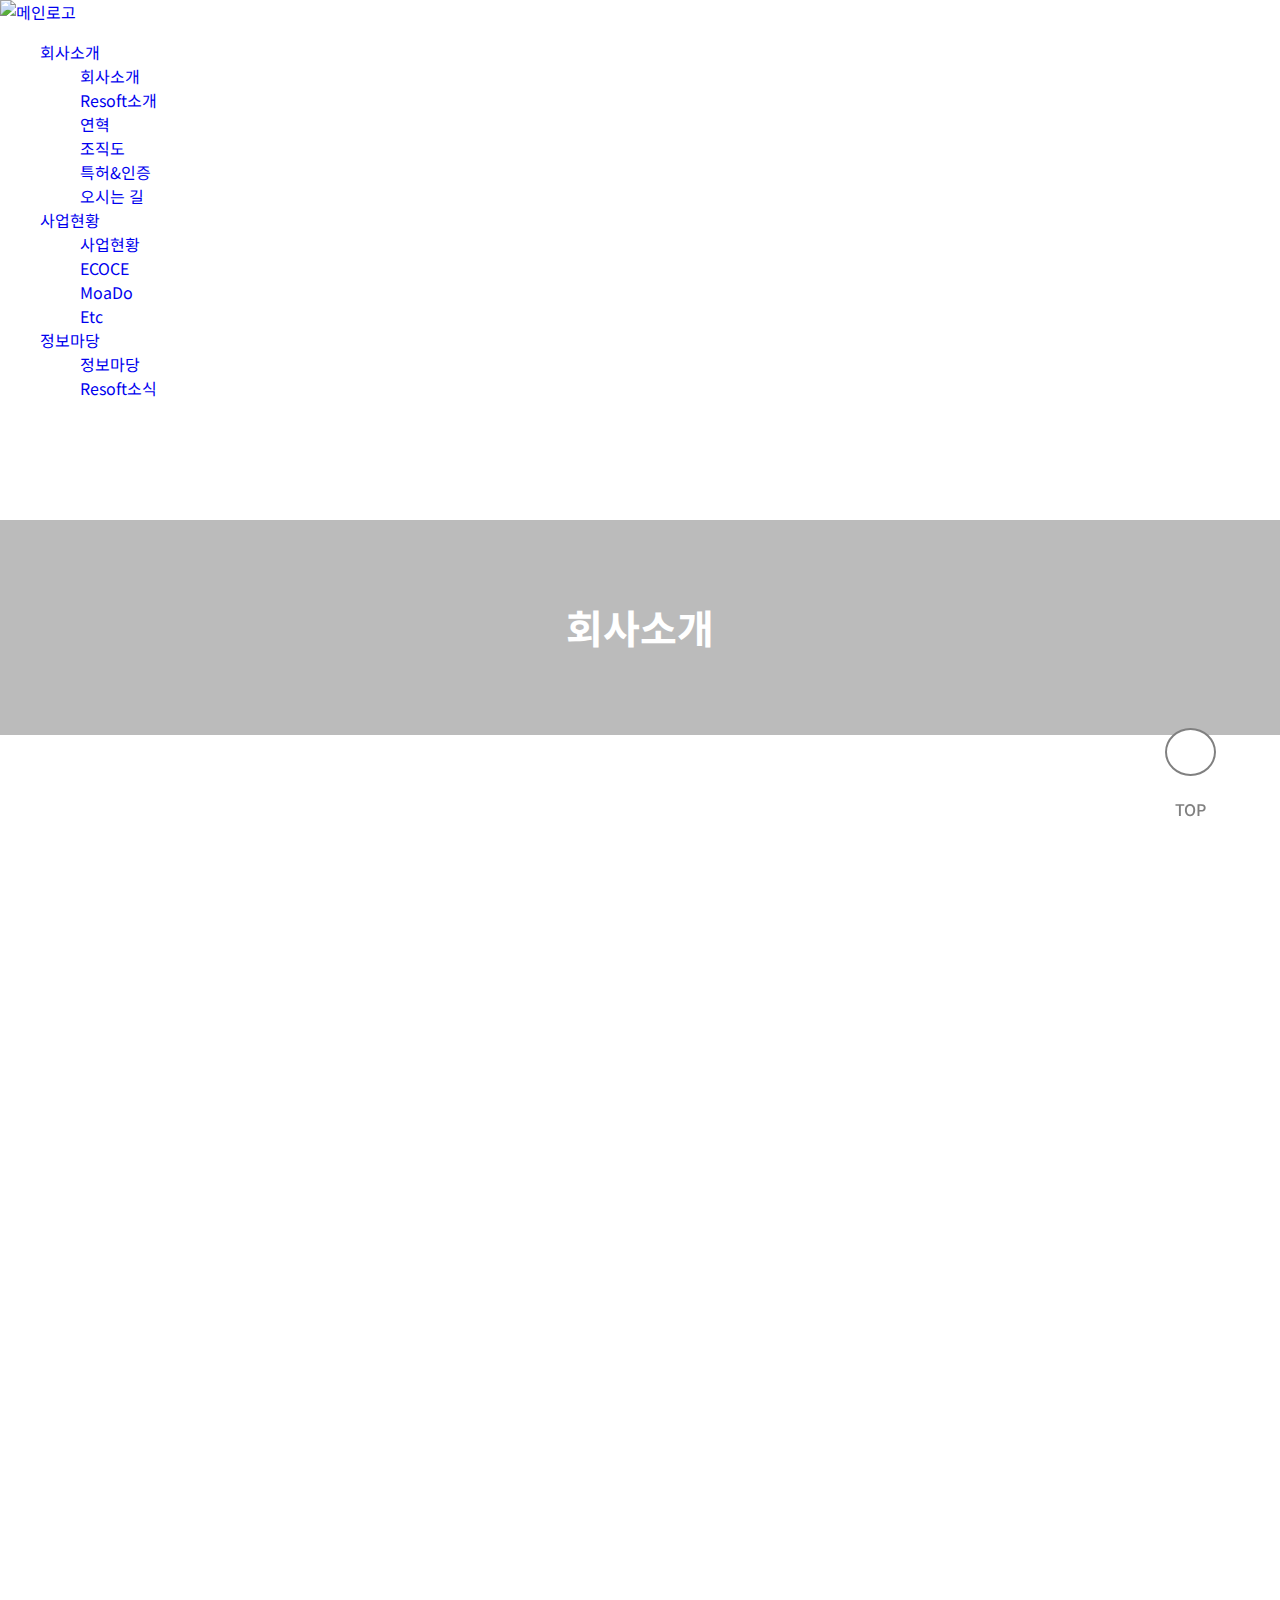
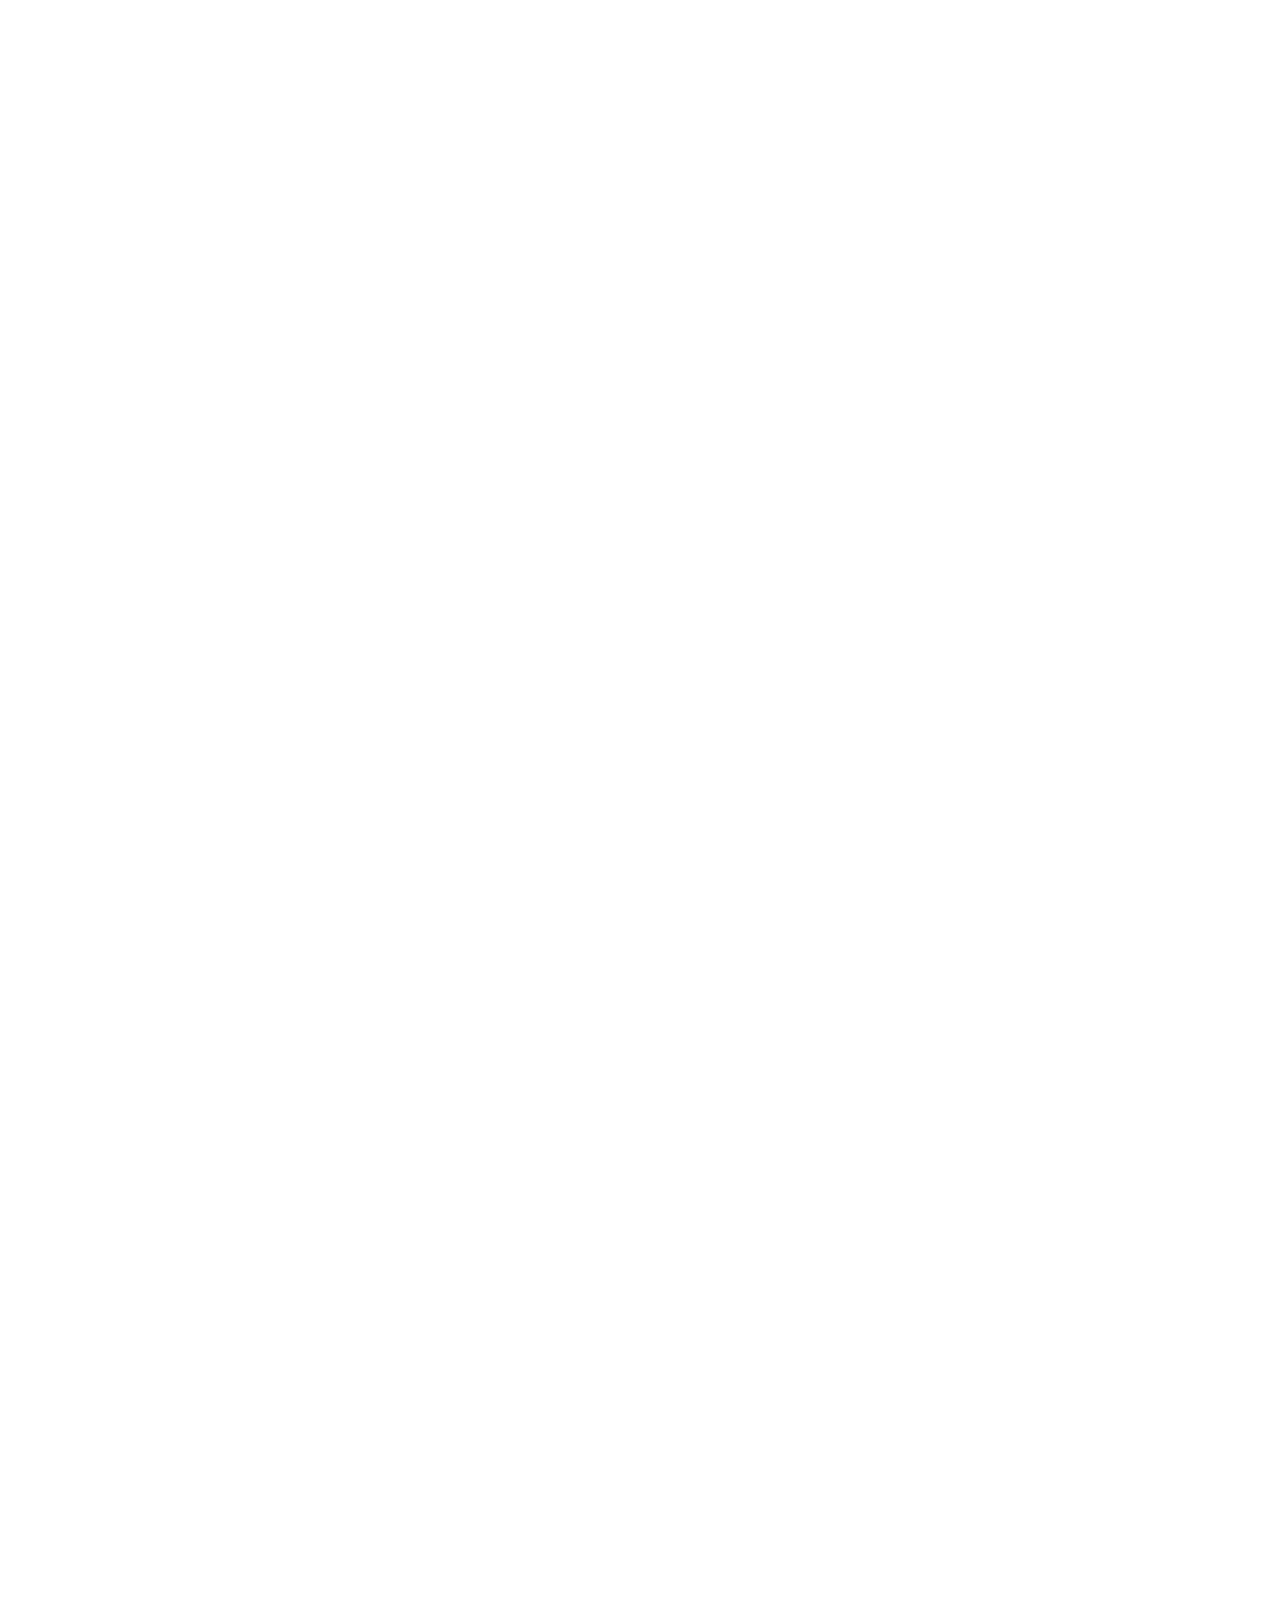
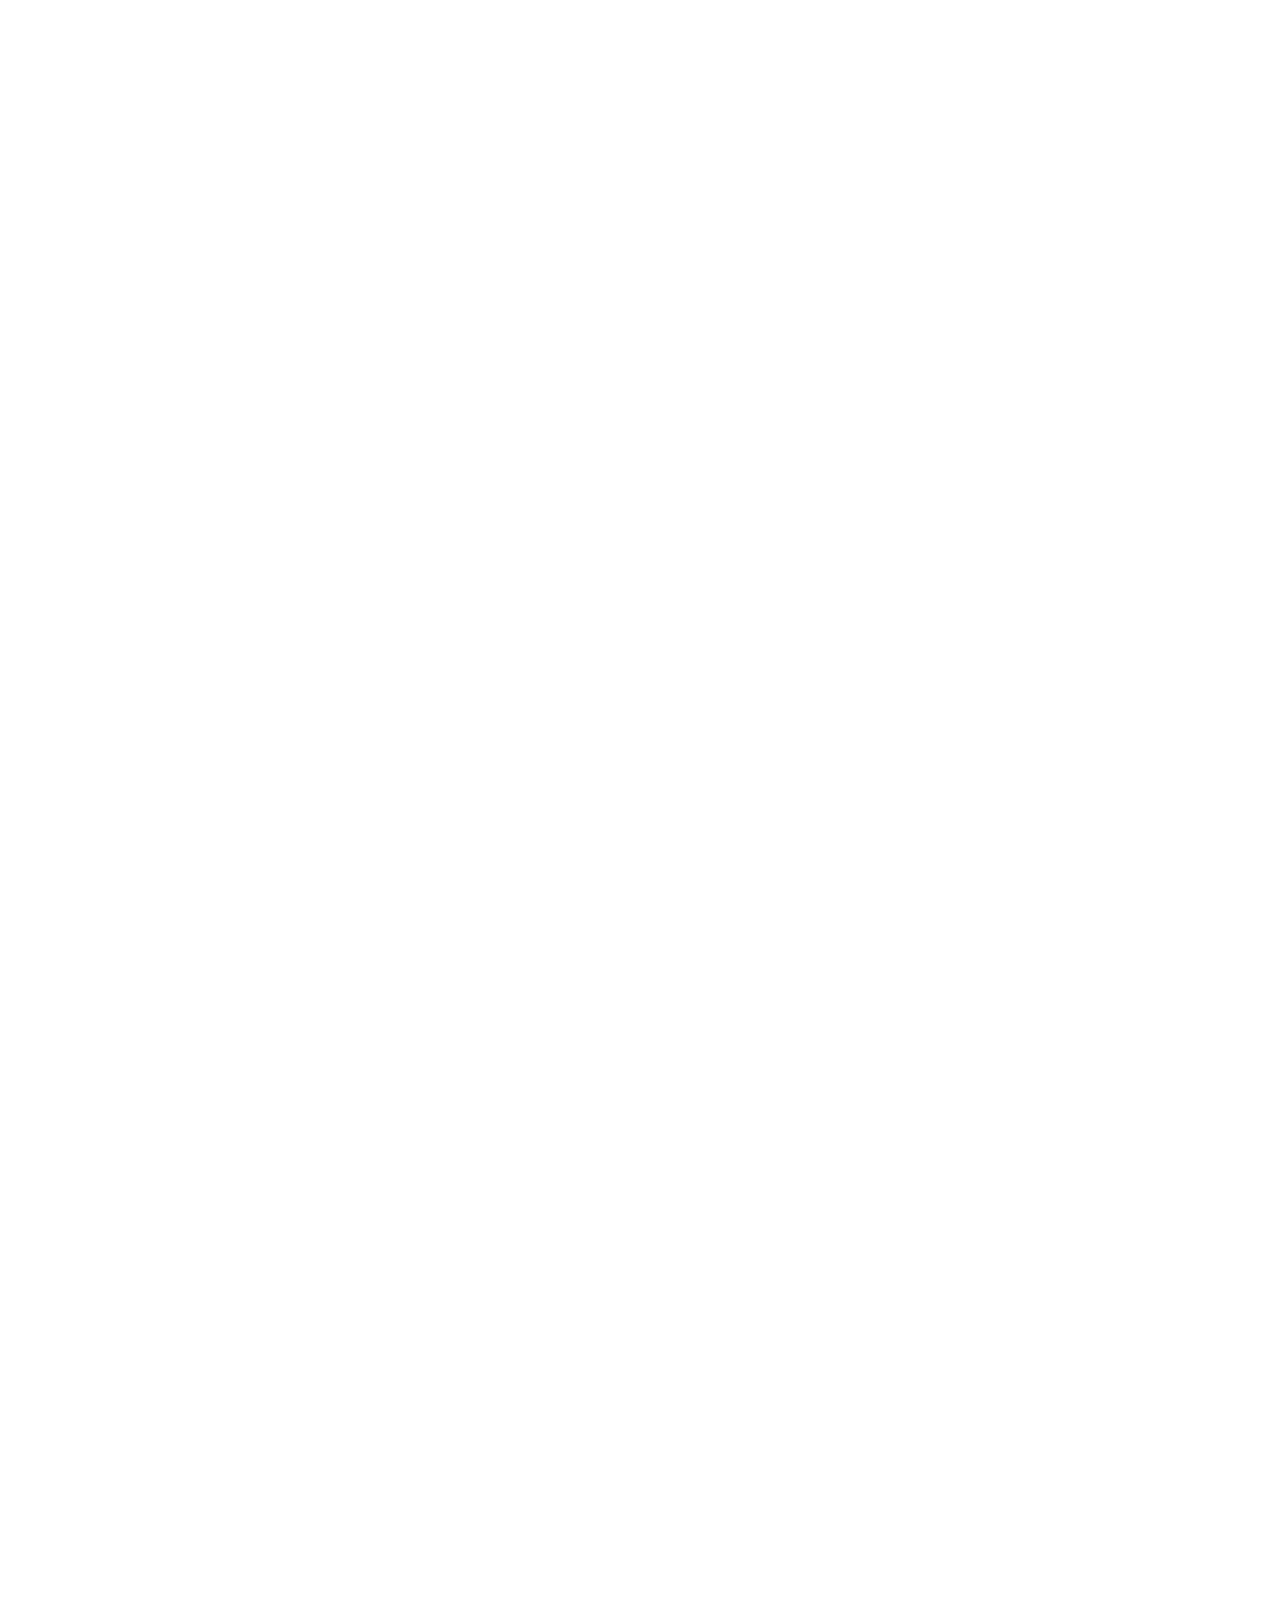
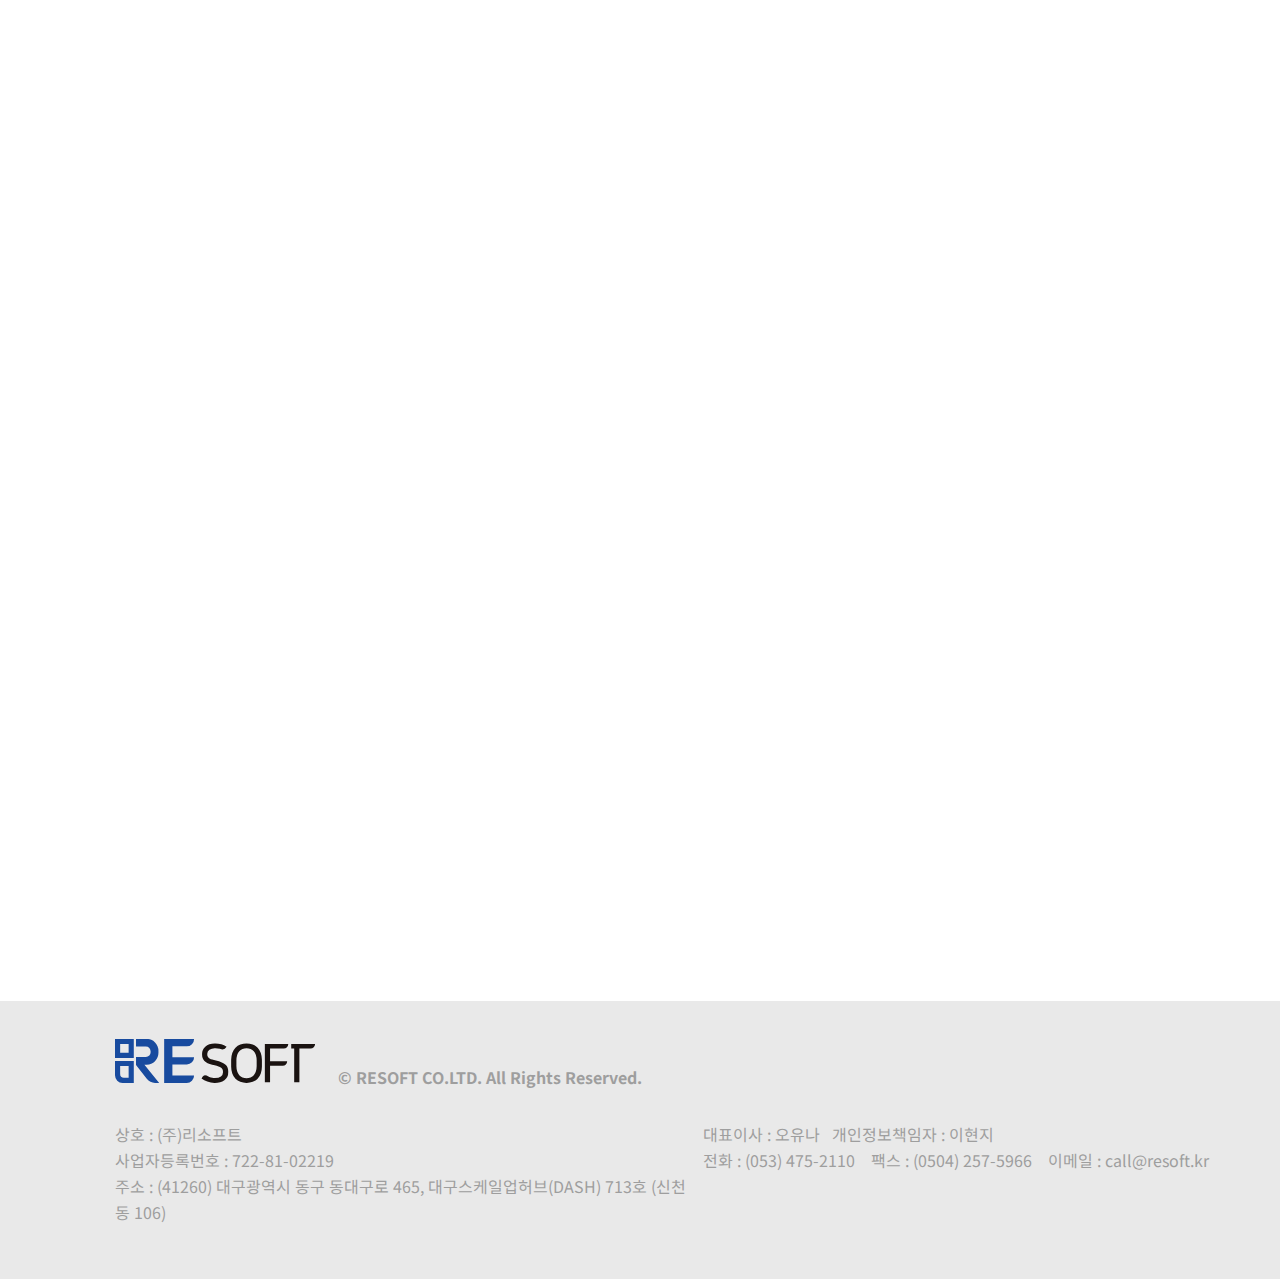
==== commit bf634bd3: "Merge branch 'main' of https://github.com/dofoong/Reproject2" ====
--- a/02/introduce.html
+++ b/02/introduce.html
@@ -4,21 +4,136 @@
     <meta charset="UTF-8">
     <meta http-equiv="X-UA-Compatible" content="IE=edge">
     <meta name="viewport" content="width=device-width, initial-scale=1.0">
+    <!-- <link rel="stylesheet" href="https://cdn.jsdelivr.net/npm/reset-css@5.0.1/reset.min.css"> -->
+    <link rel="stylesheet" href="./css/header.css">
     <link rel="stylesheet" href="./css/introduce.css">
     <link rel="stylesheet" href="./css/footer.css">
-    
+    <script src="https://kit.fontawesome.com/2666f55015.js" crossorigin="anonymous"></script>
+    <script src="https://code.jquery.com/jquery-latest.js"></script>
+    <script src="https://unpkg.com/typeit@8.3.3/dist/index.umd.js"></script>
+    <script src="https://unpkg.com/scroll-out/dist/scroll-out.min.js"></script>
     <title>회사소개</title>
     <style>
-     /* div{background-color: darkgray;} */
+      /*topBtn*/
+button {
+	background-color: transparent;
+	border: 0;
+}
+
+.topBtn {
+    position: fixed;
+    z-index: 99999;
+    bottom: 7%;
+    right: 5%;
+    display: flex;
+    flex-direction: column;
+    align-items: center;
+}
+.topBtn p{
+    font-weight: 500; 
+    font-size: 16px; 
+    color: gray;
+}
+
+button.move{
+    border-radius: 50%; 
+    border: 2px solid gray; 
+    background: white; 
+    cursor: pointer; 
+    margin-bottom: 5px;
+}
+
+button.move i{
+    padding: 5px; 
+    font-size: 32px;
+}
+
+.fa, .fa-brands, .fa-duotone, .fa-light, .fa-regular, .fa-solid, .fa-thin, .fab, .fad, .fal, .far, .fas, .fat {
+    -moz-osx-font-smoothing: grayscale;
+    -webkit-font-smoothing: antialiased;
+    display: inline-block;
+    font-style: normal;
+    font-variant: normal;
+    line-height: 1;
+    text-rendering: auto;
+}
+
+.fa-solid, .fas {
+    font-family: "Font Awesome 6 Free";
+    font-weight: 900;
+}
+.fa-angle-up:before {
+    content: "\f106";
+}
+/* topBtn */
+
+.wrapper .top_wrap>a img {
+    left: 170px;
+    position: absolute;
+    padding: 14px;
+    height: 44px;
+}
     </style>
 </head>
 <body>
+  <div class="topBtn">
+    <button class="move">
+        <i class="fa-solid fa-angle-up"></i>
+    </button>
+    <p>TOP</p>
+</div>
+ <!-- header -->
+ <header class="header">
+
+  <div class="navi">
+      <a class="img_wrap" href="../index.html">
+          <img src="./img/logo.svg" alt="메인로고">
+      </a>
+      <div id="wrapper">
+          <nav>                
+              <ul id="wrap_text">
+                  <li class="wrap_tx1"><a class="wrap_tx" href="./introduce.html">회사소개</a>
+                      <ul class="nvi close">
+                          <li class="wrap_tx2"><a href="../02/introduce.html">회사소개</a></li>
+                          <li><a href="./introduce.html#in-about">Resoft소개</a></li>
+                              <li><a href="./introduce.html#in-time">연혁</a></li>
+                              <li><a href="./introduce.html#in-org3">조직도</a></li>
+                              <li><a href="./introduce.html#in-certi">특허&인증</a></li>
+                              <li><a href="./introduce.html#in-map">오시는 길</a></li>
+                      </ul>
+                  </li>
+
+                  <li><a class="wrap_tx" href="../03/index.html">사업현황</a>
+                      <ul class="nvi close">
+                          <li class="wrap_tx2"><a href="../03/index.html">사업현황</a></li>
+                          <li><a href="../03/index.html#Ecocepage">ECOCE</a></li>
+                          <li><a href="../03/index.html#moado">MoaDo</a></li>
+                          <li><a href="../03/index.html#moado">Etc</a></li>
+                      </ul>
+                  </li>
+
+                  <li><a class="wrap_tx" href="../04/info.html">정보마당</a>
+                      <ul class="nvi close">
+                          <li class="wrap_tx2"><a href="../04/info.html">정보마당</a></li>
+                          <li><a href="../04/info.html#info_article_list">Resoft소식</a></li>
+                      </ul>
+                  </li>
+              </ul>
+          </nav>
+          <div class="nvi close"></div>
+      </div>
+  </div>    
+      <a class="btn">
+          <img src="./img/hamburg.svg" alt="">
+      </a>
+  </header>
+  <!-- 내용 -->
   <div id="container">
     <div id="header">
        <p>회사소개</p>
     </div>
     <!-- resoft 소개 -->
-    <section>
+    <section id="in-about" data-scroll >
         <div class="section">
         <div class="intro-title">
           <p>REsoft소개</p>
@@ -50,7 +165,7 @@
     </div>
     </section>
     <!-- 연혁 -->
-    <section>
+    <section id="in-time" data-scroll>
         <div class="section">
         <div id="history-resoft">
         <div class="intro-title">
@@ -94,7 +209,7 @@
         </div>
     </section>
     <!-- 조직도 -->
-    <section>
+    <section data-scroll id="in-org">
       <!-- <div class="section">
         <div class="intro-title">
           <p>조직도</p>
@@ -111,7 +226,7 @@
     </details>
     </section>
     <!-- 특허인증 -->
-    <section>
+    <section id="in-certi" data-scroll>
     <div class="section">
     <div class="intro-title">
         <p>특허인증</p>
@@ -132,7 +247,7 @@
     </section>
         
 <!-- 오시는길 -->
-    <section>
+    <section id="in-map" data-scroll>
     <div class="section">
       <div class="intro-title">
       <p>오시는 길</p>
@@ -159,7 +274,6 @@
               <img src="./img/footer-logo.svg" alt="footer-logo"><p>© RESOFT CO.LTD. All Rights Reserved.</p>  
           </div>
           <div class="footer-wrap">
-              <!-- <p class="footer-add">© RESOFT CO.LTD. All Rights Reserved.</p>   -->
               <p>
                   <span>상호 : (주)리소프트</span>
                   <br>
@@ -181,9 +295,53 @@
 </div>
   <script type="text/javascript" 
   src="https://dapi.kakao.com/v2/maps/sdk.js?appkey=ac540a5e75f65b1bdd006f2e7c030b96"></script> 
-
-  
+  <!-- 텍스트 애니메이션 -->
+  <script>
+    ScrollOut({
+      onShown: (element) => {
+        new TypeIt(element.querySelector('.intro-title'), {
+          startDelay: 500,
+          cursor: false,
+        })
+          .pause(1000)
+          .go();
+      },
+      once: true,
+    });
+  </script>
+<script>
+  //스크롤 애니메이션
+  var topEle = $('.topBtn');
+
+var delay = 400;
+
+topEle.on('click', function() {
+
+  $('html').stop().animate({scrollTop: 0}, delay);
+
+});
+  // 네비게이션바 추가메뉴
+  $(document).ready(function(){
+            const $nvi = $('.nvi');
+            const $btn = $('.btn');
+            $btn .click(function () {
+                if($nvi.hasClass('more'))
+                    $nvi.addClass('magictime tinUpOut');
+                else if($nvi.hasClass('close'))
+                    $nvi.removeClass('magictime tinUpOut');
+                });
+            $btn .click(function(){
+                if($nvi.hasClass('close')){
+                    $nvi.addClass('magictime tinUpIn');
+                    $nvi.addClass('more').removeClass('close');
+                }else if($nvi.hasClass('more')){
+                    setTimeout(function() { $nvi.addClass('close').removeClass('more');}, 1000);
+                }
+            });           
+        });
+</script>   
    <!-- map.js 적용 -->
-<script src="./js/map.js"></script> 
+<script src="./js/map.js"></script>
+
 </body>
 </html>--- a/02/css/introduce.css
+++ b/02/css/introduce.css
@@ -1,414 +1,452 @@
-:root {
-    /* Colors: */
-    --unnamed-color-000000: #000000;
-    --unnamed-color-aeaeae: #AEAEAE;
-    
-    /* Font/text values */
-    --unnamed-font-family-noto-sans-kr: Noto Sans KR;
-    --unnamed-font-style-normal: normal;
-    --unnamed-font-weight-normal: normal;
-    --unnamed-font-weight-bold: bold;
-    --unnamed-font-size-30: 30px;
-    --unnamed-font-size-50: 50px;
-    --unnamed-character-spacing-0: 0px;
-    --unnamed-line-spacing-44: 44px;
-    --unnamed-line-spacing-72: 72px;
-}
-
-/* Character Styles */
-.unnamed-character-style-1 {
-font-family: var(--unnamed-font-family-noto-sans-kr);
-font-style: var(--unnamed-font-style-normal);
-font-weight: var(--unnamed-font-weight-bold);
-font-size: var(--unnamed-font-size-50);
-line-height: var(--unnamed-line-spacing-72);
-letter-spacing: var(--unnamed-character-spacing-0);
-color: var(--unnamed-color-aeaeae);
-}
-.unnamed-character-style-2 {
-font-family: var(--unnamed-font-family-noto-sans-kr);
-font-style: var(--unnamed-font-style-normal);
-font-weight: var(--unnamed-font-weight-bold);
-font-size: var(--unnamed-font-size-50);
-line-height: var(--unnamed-line-spacing-72);
-letter-spacing: var(--unnamed-character-spacing-0);
-color: var(--unnamed-color-000000);
-}
-.unnamed-character-style-3 {
-font-family: var(--unnamed-font-family-noto-sans-kr);
-font-style: var(--unnamed-font-style-normal);
-font-weight: var(--unnamed-font-weight-normal);
-font-size: var(--unnamed-font-size-30);
-line-height: var(--unnamed-line-spacing-44);
-letter-spacing: var(--unnamed-character-spacing-0);
-color: var(--unnamed-color-000000);
-}
-.unnamed-character-style-4 {
-font-family: var(--unnamed-font-family-noto-sans-kr);
-font-style: var(--unnamed-font-style-normal);
-font-weight: var(--unnamed-font-weight-bold);
-font-size: var(--unnamed-font-size-30);
-line-height: var(--unnamed-line-spacing-44);
-letter-spacing: var(--unnamed-character-spacing-0);
-color: var(--unnamed-color-000000);
-}
-
-body{
-  margin:0;
-  padding:0;
-  font-family: 'Noto Sans KR', sans-serif; 
-  max-width:1920px;
-}
-#container{
-  width:100%;
-  align-items: center;
-  overflow-x: hidden;
-  position:relative;
-  display: block;
-}
-ul li{
-    list-style: none;
-}
-details{
-  list-style-type: none;
-}
-summary {
-  outline: none;
-  display:block;
-}
-summary::-webkit-details-marker {
-  display: none
-} */
-
-summary::-moz-list-bullet {
- list-style-type: none;
-}
-section:nth-of-type(even){
-    background: rgba(249, 249, 249, 1) 0% 0% no-repeat padding-box;
-}
-section{
-    padding: 100px 0 0 7%;
-    margin-bottom: 50px;  
-}
-.section{
-  width:90%;
-}
-#header{ 
-  position:relative;
-  height: 30vh; 
-  background: rgba(30, 30, 30, 0.3) 0% 0% no-repeat;
-  background-image: url('../img/square64.png') ;
-  background-size:cover;
-  background-position: center;
-  display:flex;
-  flex-wrap: nowrap;
-  justify-content:center;
-  align-items: center; 
-}
-
-#header p{
-    text-align: center;
-    font: normal normal bold 40px/58px Noto Sans KR;
-    letter-spacing: 0px;
-    color: rgba(255, 255, 255, 1);
-}
-.intro-title{
-    width: 211px;
-    height: 84px;
-    line-height: 0; 
-}
-.intro-title p:first-child{
-    height: 58px;
-    text-align: left;
-    font: normal normal bold 40px/58px Noto Sans KR;
-    letter-spacing: 0px;
-    color: rgba(30, 30, 30, 1);
-    margin:0;
-    padding:0;
-}
-.intro-title p:last-child{
-    width: 89px;
-    height: 26px;
-    text-align: left;
-    font: normal normal medium 18px/26px Noto Sans KR;
-    letter-spacing: 0px;
-    color: rgba(200, 200, 200, 1);
-}
-#intro-info-wrap{
-  position:relative;
-}
-.intro-info:first-child{
-    border-top: 1px solid rgba(219, 219, 219, 1);
-    margin-top: 50px;
-    /* padding-top:20px; */
-}
-.intro-info{ 
-    border-bottom: 1px solid rgba(219, 219, 219, 1);
-    position:relative;
-    display:flex;
-    height:100px;
-}
-.intro-info p{
-  padding:0 50px 0 40px;
-  align-items: center;  
-}
-.intro-info p:first-child{
-    position: absolute;
-    left:0;
-    height: 35px;
-    font: normal normal bold 24px/50px Noto Sans KR;
-    letter-spacing: 1.2px;
-    color: rgba(30, 30, 30, 1);
-}
-.intro-info p:last-child{
-    position: absolute;
-    left: 20%;
-    transform:  translateY(50%);
-    height:29px;
-    font: normal normal normal 20px/30px Noto Sans KR;
-    letter-spacing: 0px;
-    color: rgba(149, 149, 149, 1);
-}
-/* 연혁 */
-#history-resoft {
-    width:90%;
-  }
-  #history-wrap{
-    position:relative;
-  }
-  #history-wrap hr{
-    width:100%;
-    border : 0px;
-    border-top: 1.5px solid #DBDBDB;
-    margin-top: -20px;
-    margin-bottom: -20px;
-   }
-  #history-wrap > div:first-of-type{
-    padding-top: 50px;
-    padding-left:10%;
-  }
-  #history-wrap > div > p{
-    font-weight: bold;
-    font-size: 3rem;
-    margin-top:35px;
-  }
-  #history-index{
-    position:relative;
-    top: -230px;
-    left: 20%;
-  }
-  /* Timeline */
-  .timeline {
-    display:block;
-    border-left: 4px solid rgba(0, 0, 0, 0.3);
-    border-bottom-right-radius: 4px;
-    border-top-right-radius: 4px;
-    
-    color: black;
-    margin: 50px auto;
-    letter-spacing: 0.5px;
-    position: relative;
-    line-height: 1.4em;
-    font-size: 1.03em;
-    padding: 50px 0 0 50px;
-    list-style: none;
-    text-align: left;
-    font-weight: 100;
-    max-width: 61%;
-  }
-  
-  .timeline .event {
-    /* border-bottom: 1px dashed blue rgba(255, 255, 255, 0.1); */
-    padding-bottom: 25px;
-    margin-bottom: 50px;
-    position: relative;
-  }
-  .timeline .event:last-of-type {
-    padding-bottom: 0;
-    margin-bottom: 0;
-    border: none;
-  }
- 
-  .timeline .event:before,
-  .timeline .event:after {
-    position: absolute;
-    display: block;
-    top: 0;
-  }
-  .timeline .event:before {
-    left: -217.5px;
-    color: blue;
-    content: attr(data-date);
-    text-align: right;
-    font-weight: 700;
-    font-size: 1.5em;
-    min-width: 120px;
-  }
-  .timeline .event:after {
-    box-shadow: 0 0 0 4px #4298c3;
-    left: -57.85px;
-    background: #313534;
-    border-radius: 50%;
-    height: 11px;
-    width: 11px;
-    content: "";
-    top: 5px;
-  }
- /*조직도*/
- #organiz{
-  background: url(../img/org1440.svg) no-repeat center/80%;
-  height:632px;
-  margin-top: 50px;
- }
- /*특허*/
- .grid-image {
-  display:flex;
-  flex-wrap:wrap;
-  justify-content: center;
-  margin:50px 0;
-}
-.grid-image img {
-  width:calc(33.333% - 90px);
-  margin:0 90px 50px 0;
-}
-.grid-image img:nth-of-type(3n){
-  margin-right:0;
-}
-
- /*오시는 길*/
- #map-wrap{
-  margin:0 auto;
-  width:90%;
-  margin-top: 50px;
- }
- #map{
-  height:70vh;
-  max-width:1400px;
-  position: relative;
-  overflow: hidden;
-  background: url(http://t1.daumcdn.net/mapjsapi/images/2x/bg_tile.png);
-  background-size: cover;
-  background-repeat: no-repeat;
-}
-.map-info{
-  border-bottom:2px solid #DBDBDB;
-  display:flex;
-  position:relative;
-  height:10vh;
-}
-.map-info:last-of-type{
-  border-bottom: 3px solid black;
-}
-.map-info p{
-  margin:25px 0;
-}
-.map-info p:first-child{
-  position: absolute;
-  top:0;
-  left:0;
-  margin-left: 3%;
-  font-size: 1.5rem;
-  font-weight: bold;
-  color: #1E1E1E;
-}
-.map-info p:last-child{
-  position: absolute;
-  top:0;
-  left:200px;
-  font-size: 1.2rem;
-  color: #959595; 
-}
-/* 1280px tablet */
-@media screen and (max-width:1280px) {
-  #container{
-    max-width:1280px;
-  }
-  section{
-    padding:50px 0 0 5%;
-    margin-bottom:50px;
-  }
-  /* 소개 */
-  .intro-info p:last-child{
-    position:absolute;
-    left: 200px;
-    height:25px;
-    }
-  /* 연혁 */
-  #history-index{
-    left:28%;
-  }
-  #history-wrap > div:first-of-type{
-    padding-top: 50px;
-    padding-left:5%;
-  }
-  /* 조직도 */
-  #organiz{
-    background:url(../img/org1280.svg) no-repeat center/60%;
-    height: 1156px;
-  }
-  /* 오시는 길 */
-  .map-info p:last-child{
-    font-size: 1rem;
-    color: #959595; 
-    left:150px;
-  }
- }
- /* 768px Moblie */
- @media screen and (max-width:768px){
-  #container{
-    max-width:768px;
-  }
-  section{
-    padding:50px 0 0 3%;
-  }
-  /* 소개 */
-  .intro-info p:first-child{
-    height: 30px;
-    letter-spacing: 1.1px;
-  }
-.intro-info p:last-child{
-  position:absolute;
-  left: 150px;
-  height:25px;
-  }
-  /* 연혁 */
-  #history-index{
-    left:30%;
-  }
-  #history-wrap > div:first-of-type{
-    padding-top: 50px;
-    padding-left:3%;
-  }
-  /* 조직도 */
-  #organiz{
-    background-size: 100%;
-  }
-  /* 특허인증 */
-  .grid-image img {
-    width:calc(50% - 9vw);
-  }
-  .grid-image img:nth-of-type(3n) {
-    margin-right:90px;
-  }
-
-  .grid-image img:nth-of-type(2n) {
-    margin-right:0;
-  }
-  .grid-image img:last-child{
-  display:none;
-  }
-  /* 오시는 길 */
-  .map-info p:first-child{
-    margin-left: 1%;
-    font-size: 1rem;
-    font-weight: bold;
-    color: #1E1E1E;
-    
-  }
-  .map-info p:last-child{
-    font-size: 0.8rem;
-    color: #959595; 
-    left:100px;
-    transform: translateY(-30%);
-  }
+@import url('https://fonts.googleapis.com/css2?family=Noto+Sans+KR:wght@300;400;500;700&display=swap');
+html,
+body{
+  margin:0;
+  padding:0;
+  font-family: 'Noto Sans KR', sans-serif;
+}
+html{
+  min-height:100%;
+  box-sizing: border-box;
+}
+
+*,
+*:before,
+*:after {
+  box-sizing: inherit;
+  text-decoration: none;
+}
+
+#container{
+  width:100%;
+  position:relative;
+  display: block;
+  align-items: center;
+  overflow-x: hidden;  
+}
+ul li{
+    list-style: none;
+}
+details{
+  list-style-type: none;
+}
+#org:hover{
+  color: #c4cedd;
+}
+summary {
+  outline: none;
+  display:block;
+}
+summary::-webkit-details-marker {
+  display: none
+} 
+
+summary::-moz-list-bullet {
+ list-style-type: none;
+}
+section:nth-of-type(even){
+    background: rgba(249, 249, 249, 1) 0% 0% no-repeat padding-box;
+}
+section{
+    padding: 5% 0 0 7%;
+    margin-bottom: 50px;  
+}
+.section{
+  width:90%;
+  position:relative;
+  left:50%;
+  transform:translateX(-50%);
+}
+[data-scroll] {
+  opacity: 0;
+  will-change: transform, scale, opacity;
+  transform: translateY(6rem) scale(0.93);
+  transition: all 1.5s cubic-bezier(0.165, 0.84, 0.44, 1);
+}
+
+[data-scroll='in'] {
+  opacity: 1;
+  transform: translateY(0) scale(1);
+}
+
+[data-scroll='out'] {
+  opacity: 0;
+}
+/* TopBtn */
+button {
+  background-color: transparent;
+  border: 0;
+}
+
+.topBtn {
+    position: fixed;
+    z-index: 99999;
+    bottom: 7%;
+    right: 5%;
+    display: flex;
+    flex-direction: column;
+    align-items: center;
+}
+.topBtn p{
+    font-weight: 500; 
+    font-size: 1rem; 
+    color: gray;
+}
+
+button.move{
+    border-radius: 50%; 
+    border: 2px solid gray; 
+    background: white; 
+    cursor: pointer; 
+    margin-bottom: 5px;
+}
+
+button.move i{
+    padding: 5px; 
+    font-size: 32px;
+}
+
+.fa, .fa-brands, .fa-duotone, .fa-light, .fa-regular, .fa-solid, .fa-thin, .fab, .fad, .fal, .far, .fas, .fat {
+    -moz-osx-font-smoothing: grayscale;
+    -webkit-font-smoothing: antialiased;
+    display: inline-block;
+    font-style: normal;
+    font-variant: normal;
+    line-height: 1;
+    text-rendering: auto;
+}
+
+.fa-solid, .fas {
+    font-family: "Font Awesome 6 Free";
+    font-weight: 900;
+}
+.fa-angle-up:before {
+    content: "\f106";
+}
+
+#header{ 
+  position:relative;
+  padding: 3vw; 
+  background: rgba(30, 30, 30, 0.3) 0% 0% no-repeat;
+  background-image: url('../img/square64.png') ;
+  background-size:cover;
+  background-position: center;
+  display:flex;
+  flex-wrap: nowrap;
+  justify-content:center;
+  align-items: center; 
+  margin-top:80px;
+}
+
+#header p{
+    text-align: center;
+    font: normal normal bold 40px/58px 'Noto Sans KR';
+    letter-spacing: 0px;
+    color: rgba(255, 255, 255, 1);
+}
+.intro-title{
+  line-height: 0; 
+}
+.intro-title p:first-child{
+    text-align: left;
+    font: normal normal bold 40px/58px 'Noto Sans KR';
+    letter-spacing: 0px;
+    margin:0;
+    padding:0;
+}
+.intro-title p:last-child{
+    text-align: left;
+    font: normal normal medium 18px/26px 'Noto Sans KR';
+    letter-spacing: 0px;
+    color: rgba(200, 200, 200, 1);
+}
+#intro-info-wrap{
+  position:relative;
+}
+.intro-info:first-child{
+    border-top: 1px solid rgba(219, 219, 219, 1);
+    margin-top: 4vw;
+}
+.intro-info{ 
+    border-bottom: 1px solid rgba(219, 219, 219, 1);
+    position:relative;
+    display:flex;
+    padding:0.1vw;
+}
+.intro-info p{
+  padding:0 4rem 0 3rem;
+  align-items: center;  
+}
+.intro-info p:first-child{
+    font: normal normal bold 24px/50px 'Noto Sans KR';
+    letter-spacing: 1.2px;
+    color: rgba(30, 30, 30, 1);
+}
+.intro-info p:last-child{
+    position: absolute;
+    left: 20%;
+    transform:  translateY(50%);
+    font: normal normal normal 20px/30px 'Noto Sans KR';
+    letter-spacing: 0px;
+    color: rgba(149, 149, 149, 1);
+}
+/* 연혁 */
+#history-resoft {
+    width:90%;
+  }
+  #history-wrap{
+    position:relative;
+  }
+  #history-wrap hr{
+    width:100%;
+    border : 0px;
+    border-top: 1.5px solid #DBDBDB;
+    margin-top: -1vh;
+    margin-bottom: -1vh;
+   }
+  #history-wrap > div:first-of-type{
+    padding-top: 3%;
+    padding-left:10%;
+  }
+  #history-wrap > div > p{
+    font-weight: bold;
+    font-size: 3rem;
+    margin-top:3.5%;
+  }
+  #history-index{
+    position:relative;
+    top: -15em;
+    left: 20%;
+  }
+  /* Timeline */
+  .timeline {
+    display:block;
+    border-left: 4px solid rgba(0, 0, 0, 0.3);
+    border-bottom-right-radius: 4px;
+    border-top-right-radius: 4px;
+    color: black;
+    margin: 0 auto;
+    letter-spacing: 0.5px;
+    position: relative;
+    line-height: 1.4em;
+    font-size: 1.03em;
+    padding-left: 50px;
+    list-style: none;
+    text-align: left;
+    font-weight: 100;
+    max-width: 61%;
+  }
+  .timeline .event {
+    padding-bottom: 4vh;
+    margin-bottom: 5vh;
+    position: relative;
+  }
+  .timeline .event:first-of-type{
+    padding-bottom:4vh;
+    margin-bottom: 7.5em;
+  }
+  .timeline .event:last-of-type {
+    padding-bottom: 0;
+    margin-bottom: 0;
+    border: none;
+  }
+  .timeline .event:before,
+  .timeline .event:after {
+    position: absolute;
+    display: block;
+    top: 0;
+  }
+  .timeline .event:before {
+    left: -217.5px;
+    color: blue;
+    content: attr(data-date);
+    text-align: right;
+    font-weight: 700;
+    font-size: 1.5em;
+    min-width: 120px;
+  }
+  .timeline .event:after {
+    box-shadow: 0 0 0 4px #4298c3;
+    left: -59.85px;
+    background: #313534;
+    border-radius: 50%;
+    height: 0.9em;
+    width: 0.9em;
+    content: "";
+    top: 4px;
+  }
+ /*조직도*/
+ #organiz{
+  background: url(../img/org1440.svg) no-repeat center/80%;
+  padding:20vw;
+ }
+ /*특허*/
+ .grid-image {
+  display:flex;
+  flex-wrap:wrap;
+  justify-content: center;
+  margin:5vh 0;
+}
+.grid-image img {
+  width:25.333%;
+  margin: 0 8% 4.5% 0;
+}
+.grid-image img:nth-of-type(3n){
+  margin-right:0;
+}
+
+ /*오시는 길*/
+ #map-wrap{
+  margin:0 auto;
+  width:90%;
+  margin-top: 4vh;
+  position:relative;
+ }
+ #map{
+  margin:0 auto;
+  padding-top:56.26%;
+  max-width:1400px;
+  overflow: hidden;
+  background: url(http://t1.daumcdn.net/mapjsapi/images/2x/bg_tile.png);
+  background-size: cover;
+  background-position: center center;
+  background-repeat: no-repeat;
+}
+.map-info{
+  border-bottom:2px solid #DBDBDB;
+  display:flex;
+  position:relative;
+}
+.map-info:last-of-type{
+  border-bottom: 3px solid black;
+}
+
+.map-info p:first-child{
+  top:0;
+  margin-left: 3%;
+  font-size: 1.5em;
+  font-weight: bold;
+  color: #1E1E1E;
+}
+.map-info p:last-child{
+  position: absolute;
+  top:0;
+  left:18%;
+  font-size: 1.2em;
+  color: #959595; 
+}
+
+/* 1280px tablet */
+@media screen and (max-width:1280px) {
+  /* header */
+  .img_wrap img{
+      right: 75%;
+  }
+  #container{
+    max-width:1280px;
+  }
+  section{
+    padding:4% 0 0 4%;
+  }
+  /* 소개 */
+  .intro-info p:last-child{
+    position:absolute;
+    left: 25%;
+    }
+  /* 연혁 */
+  #history-index{
+    left:28%;
+  }
+  #history-wrap > div:first-of-type{
+    padding-left:5%;
+  }
+  /* 조직도 */
+  #organiz{
+    background:url(../img/org1280.svg) no-repeat center/60%;
+    padding: 60vw 0 30vw 0;
+  }
+ }
+/*소개 상세정보 1107px*/
+@media screen and (max-width:1107px){
+  .intro-info p:last-child{
+    transform: translateY(30%);
+    } 
+}
+ /* 768px Moblie */
+ @media screen and (max-width:768px){
+   /* header */
+   header #wrapper nav > ul ul {
+    padding-left: 0;
+    left: -16%;
+  }
+  .img_wrap img {
+      left: 5%;
+      margin: 0;
+  }
+  header #wrapper nav > ul > li > a{
+      visibility: hidden;
+  }
+  .wrap_tx2{
+      opacity: 1;
+      display: block;
+  }
+  header >a{
+      right: 3%;
+  }
+  .wrap_tx1::after{
+      width:0;
+  }
+  header #wrapper nav > ul ul>.wrap_tx2::after{
+      position: absolute; 
+      content:""; 
+      display: block; 
+      border-bottom: 1px solid #FFFFFF;
+      width: 1000%;
+      left: -341%;
+      bottom: 78%;
+  }
+  /* 소개 */
+  .intro-info p:first-child{
+    letter-spacing: 1.1px;
+  }
+.intro-info p:last-child{
+  position:absolute;
+  left: 25%;
+  transform: translateY(0%);
+  }
+  /* 연혁 */
+  #history-index{
+    left:30%;
+  }
+  #history-wrap > div:first-of-type{
+    padding-top: 8%;
+    padding-left:3%;
+  }
+  /* 조직도 */
+  /* #organiz{
+    background-size: 70%;
+    padding: 25vh 0;
+  } */
+  /* 특허인증 */
+  .grid-image img {
+    width:calc(50% - 9vw);
+  }
+  .grid-image img:nth-of-type(3n) {
+    margin-right:8%;
+  }
+
+  .grid-image img:nth-of-type(2n) {
+    margin-right:0;
+  }
+  .grid-image img:last-child{
+  display:none;
+  }
+  /* 오시는 길 */
+  .map-info p:first-child{
+    margin-left: 1%;
+    left:3%;
+  }
+  .map-info p:last-child{
+    left:17%;
+  }
 }--- a/02/css/footer.css
+++ b/02/css/footer.css
@@ -2,12 +2,12 @@
     background-color: #E9E9E9;
 }
 #footer{
-    margin-left: 240px;
-    padding:50px 0 50px 0;
+    margin-left: 12%;
+    padding:3% 0;
 }
 .footer-logo p{
     display:inline-block;
-    margin-left: 20px;
+    margin-left: 2%;
     color: #9E9E9E;
     font-weight: bold;
 }
@@ -16,7 +16,26 @@
     font-size: 16px;
     line-height: 26px;
     color: #9E9E9E;
+    gap:1%;
 }
 .footer-wrap p{
     width:50%;
+}
+@media screen and (max-width:1280px){
+    #footer{
+        margin-left:9%;
+    }
+}
+@media screen and (max-width:768px){
+    #footer{
+        margin-left:6%;
+        padding:6% 0;
+    }
+    .footer-wrap{
+        flex-direction: column;
+    }
+    .footer-wrap p{
+        width:90%;
+        margin-bottom:0;
+    }
 }